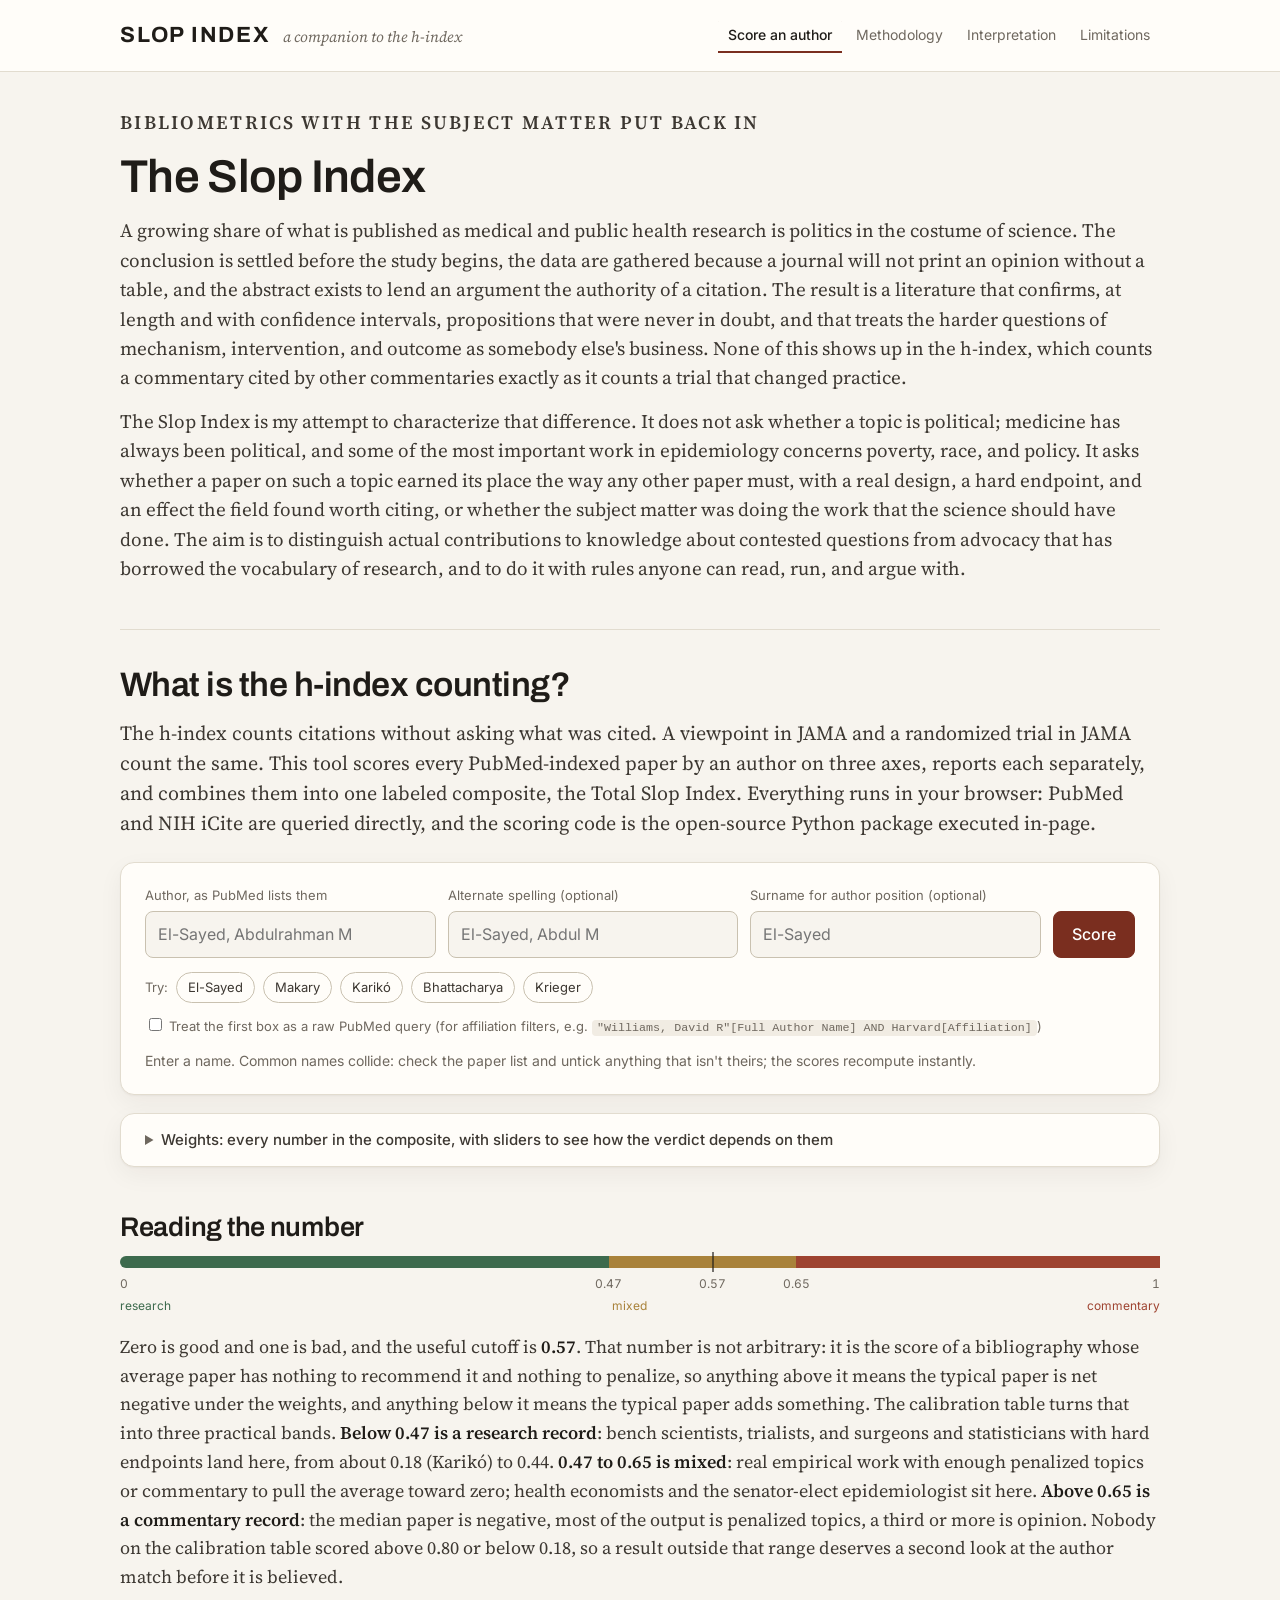
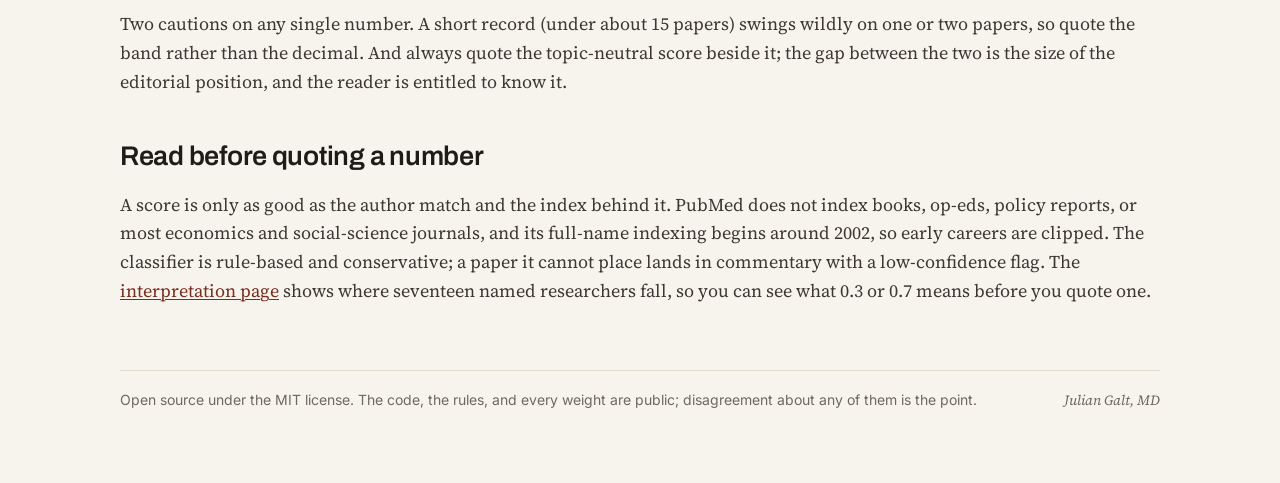
==== site/index.html @ 4702c074 "Site: Archivo for headings Co-Authored-By: Claude Fable 5.1 <noreply@anthropic.com> Claude-Session: " ====
<!doctype html>
<html lang="en">
<head>
<meta charset="utf-8">
<meta name="viewport" content="width=device-width, initial-scale=1">
<title>Slop Index</title>
<meta name="description" content="A companion to the h-index: how much of a researcher's PubMed bibliography is original empirical science, what it is about, and how much is commentary. Runs entirely in your browser.">
<link rel="preconnect" href="https://fonts.googleapis.com">
<link rel="preconnect" href="https://fonts.gstatic.com" crossorigin>
<link href="https://fonts.googleapis.com/css2?family=Archivo:wght@500;600;700&family=Inter:wght@400;500;600&family=Source+Serif+4:ital,opsz,wght@0,8..60,400;0,8..60,600;0,8..60,700;1,8..60,400&display=swap" rel="stylesheet">
<link rel="stylesheet" href="style.css">
</head>
<body>
<header class="site"><div class="wrap">
  <a class="brand" href="./"><span class="mark">Slop Index</span><small>a companion to the h-index</small></a>
  <nav><a class="current" href="./">Score an author</a><a href="methodology.html">Methodology</a><a href="interpretation.html">Interpretation</a><a href="limitations.html">Limitations</a></nav>
</div></header>
<main>
  <section class="intro">
    <p class="kicker">Bibliometrics with the subject matter put back in</p>
    <h1>The Slop Index</h1>
    <p>A growing share of what is published as medical and public health research is politics in the costume of science. The conclusion is settled before the study begins, the data are gathered because a journal will not print an opinion without a table, and the abstract exists to lend an argument the authority of a citation. The result is a literature that confirms, at length and with confidence intervals, propositions that were never in doubt, and that treats the harder questions of mechanism, intervention, and outcome as somebody else's business. None of this shows up in the h-index, which counts a commentary cited by other commentaries exactly as it counts a trial that changed practice.</p>
    <p>The Slop Index is my attempt to characterize that difference. It does not ask whether a topic is political; medicine has always been political, and some of the most important work in epidemiology concerns poverty, race, and policy. It asks whether a paper on such a topic earned its place the way any other paper must, with a real design, a hard endpoint, and an effect the field found worth citing, or whether the subject matter was doing the work that the science should have done. The aim is to distinguish actual contributions to knowledge about contested questions from advocacy that has borrowed the vocabulary of research, and to do it with rules anyone can read, run, and argue with.</p>
  </section>
  <h1 class="second">What is the h-index counting?</h1>
  <p class="lede">The h-index counts citations without asking what was cited. A viewpoint in JAMA and a randomized trial in JAMA count the same. This tool scores every PubMed-indexed paper by an author on three axes, reports each separately, and combines them into one labeled composite, the Total Slop Index. Everything runs in your browser: PubMed and NIH iCite are queried directly, and the scoring code is the open-source Python package executed in-page.</p>

  <div class="card">
    <div class="row">
      <div><label for="author">Author, as PubMed lists them</label><input id="author" type="text" placeholder="El-Sayed, Abdulrahman M" autocomplete="off"></div>
      <div><label for="variant">Alternate spelling (optional)</label><input id="variant" type="text" placeholder="El-Sayed, Abdul M"></div>
      <div><label for="surname">Surname for author position (optional)</label><input id="surname" type="text" placeholder="El-Sayed"></div>
      <div class="fixed"><button id="run">Score</button></div>
    </div>
    <div class="examples">Try: <button class="chip" data-author="El-Sayed, Abdulrahman M" data-variant="El-Sayed, Abdul M" data-surname="El-Sayed">El-Sayed</button><button class="chip" data-author="Makary, Martin A" data-surname="Makary">Makary</button><button class="chip" data-author="Karikó, Katalin" data-surname="Karikó">Karikó</button><button class="chip" data-author="Bhattacharya, Jay" data-surname="Bhattacharya">Bhattacharya</button><button class="chip" data-author="Krieger, Nancy" data-surname="Krieger">Krieger</button></div>
    <p class="note" style="margin:12px 0 0"><label style="display:inline"><input id="raw" type="checkbox"> Treat the first box as a raw PubMed query (for affiliation filters, e.g. <code>"Williams, David R"[Full Author Name] AND Harvard[Affiliation]</code>)</label></p>
    <div id="status" class="status">Enter a name. Common names collide: check the paper list and untick anything that isn't theirs; the scores recompute instantly.</div>
  </div>

  <section id="results" hidden>
    <div class="card">
      <div class="hero">
        <div>
          <div class="k">Total Slop Index</div>
          <div class="big" id="tsi">–</div>
          <span class="band" id="tsi-band"></span>
        </div>
        <div>
          <p class="verdict" id="verdict"></p>
          <div class="scale" id="hero-scale"></div>
        </div>
      </div>
    </div>
    <div id="stats" class="stats"></div>
    <p class="note" id="count"></p>
    <div class="row" style="margin:14px 0 4px"><div class="fixed"><button class="secondary" id="copycsv">Copy CSV</button></div><div class="fixed"><button class="secondary" id="dlcsv">Download CSV</button></div></div>
    <div class="tablewrap"><table id="papers">
      <thead><tr><th></th><th>Year</th><th>Role</th><th>Tier / design</th><th>Outcome</th><th>Exposure</th><th class="num">Cites</th><th class="num">RCR</th><th>Penalized</th><th class="num">Value</th><th>Paper</th></tr></thead>
      <tbody></tbody>
    </table></div>
    <p class="note">Tier A = original data, B = synthesis or modeling, C = commentary, U = no abstract in PubMed (held out). RCR is the NIH Relative Citation Ratio (1.0 = field average). Value is the per-paper substance score before normalization; see <a href="methodology.html">Methodology</a>.</p>
  </section>

  <details class="card"><summary>Weights: every number in the composite, with sliders to see how the verdict depends on them</summary>
    <div class="row" style="margin:14px 0 6px"><div class="fixed"><button class="secondary" id="defaults">Reset to defaults</button></div><div class="fixed"><button class="secondary" id="neutral">Topic-neutral preset (identity and SDOH penalties off)</button></div></div>
    <div id="weights" class="weights"></div>
    <p class="note">The topic-neutral preset is the honest companion to any score you quote: it shows how much of a number is the editorial position and how much is the methodology.</p>
  </details>

  <div class="prose">
  <h2>Reading the number</h2>
  <div class="scale">
    <div class="scale-bar"><span class="seg top" style="width:47%"></span><span class="seg mid" style="width:18%"></span><span class="seg low" style="width:35%"></span><i class="tick" style="left:57%" title="0.57: an average paper with nothing to recommend and nothing to penalize"></i></div>
    <div class="scale-labels"><span>0</span><span style="left:47%">0.47</span><span style="left:57%">0.57</span><span style="left:65%">0.65</span><span>1</span></div>
    <div class="scale-words"><span>research</span><span>mixed</span><span>commentary</span></div>
  </div>
  <p>Zero is good and one is bad, and the useful cutoff is <b>0.57</b>. That number is not arbitrary: it is the score of a bibliography whose average paper has nothing to recommend it and nothing to penalize, so anything above it means the typical paper is net negative under the weights, and anything below it means the typical paper adds something. The calibration table turns that into three practical bands. <b>Below 0.47 is a research record</b>: bench scientists, trialists, and surgeons and statisticians with hard endpoints land here, from about 0.18 (Karikó) to 0.44. <b>0.47 to 0.65 is mixed</b>: real empirical work with enough penalized topics or commentary to pull the average toward zero; health economists and the senator-elect epidemiologist sit here. <b>Above 0.65 is a commentary record</b>: the median paper is negative, most of the output is penalized topics, a third or more is opinion. Nobody on the calibration table scored above 0.80 or below 0.18, so a result outside that range deserves a second look at the author match before it is believed.</p>
  <p>Two cautions on any single number. A short record (under about 15 papers) swings wildly on one or two papers, so quote the band rather than the decimal. And always quote the topic-neutral score beside it; the gap between the two is the size of the editorial position, and the reader is entitled to know it.</p>

  <h2>Read before quoting a number</h2>
  <p>A score is only as good as the author match and the index behind it. PubMed does not index books, op-eds, policy reports, or most economics and social-science journals, and its full-name indexing begins around 2002, so early careers are clipped. The classifier is rule-based and conservative; a paper it cannot place lands in commentary with a low-confidence flag. The <a href="interpretation.html">interpretation page</a> shows where seventeen named researchers fall, so you can see what 0.3 or 0.7 means before you quote one.</p>
  </div>
  <footer><span>Open source under the MIT license. The code, the rules, and every weight are public; disagreement about any of them is the point.</span><span class="by">Julian Galt, MD</span></footer>
</main>
<script src="app.js"></script>
</body>
</html>
---- site/style.css ----
:root {
  --bg: #f7f4ee;
  --surface: #fffdf9;
  --surface-2: #f1ece3;
  --ink: #1f1c18;
  --ink-2: #3d3832;
  --muted: #6f685f;
  --line: #e2dccf;
  --line-strong: #c9c1b0;
  --accent: #7a2e1f;
  --accent-ink: #ffffff;
  --research: #3d6a4d;
  --research-bg: #e3ece4;
  --mixed: #a9823a;
  --mixed-bg: #f2e8d2;
  --commentary: #9e4330;
  --commentary-bg: #f3dfd8;
  --good: var(--research);
  --bad: var(--commentary);
  --band-top: var(--research-bg);
  --band-mid: var(--mixed-bg);
  --band-low: var(--commentary-bg);
  --shadow: 0 1px 2px rgba(31, 28, 24, .04), 0 8px 24px rgba(31, 28, 24, .05);
  --mono: ui-monospace, "SF Mono", Menlo, Consolas, monospace;
  --serif: "Source Serif 4", "Iowan Old Style", Georgia, "Times New Roman", serif;
  --sans: "Inter", system-ui, -apple-system, "Segoe UI", sans-serif;
  --display: "Archivo", "Inter", system-ui, Arial, sans-serif;
}
@media (prefers-color-scheme: dark) {
  :root:not([data-theme="light"]) {
    --bg: #161411; --surface: #1e1b17; --surface-2: #262219; --ink: #ede7db; --ink-2: #d2cbbd; --muted: #a39b8d;
    --line: #332e26; --line-strong: #4a4337; --accent: #d9735c; --accent-ink: #161411;
    --research: #8dc39b; --research-bg: #1f2b22; --mixed: #d6b062; --mixed-bg: #2f291a; --commentary: #e08d78; --commentary-bg: #35211c;
    --shadow: 0 1px 2px rgba(0,0,0,.3), 0 8px 24px rgba(0,0,0,.25);
  }
}
:root[data-theme="dark"] {
  --bg: #161411; --surface: #1e1b17; --surface-2: #262219; --ink: #ede7db; --ink-2: #d2cbbd; --muted: #a39b8d;
  --line: #332e26; --line-strong: #4a4337; --accent: #d9735c; --accent-ink: #161411;
  --research: #8dc39b; --research-bg: #1f2b22; --mixed: #d6b062; --mixed-bg: #2f291a; --commentary: #e08d78; --commentary-bg: #35211c;
  --shadow: 0 1px 2px rgba(0,0,0,.3), 0 8px 24px rgba(0,0,0,.25);
}

* { box-sizing: border-box; }
html { -webkit-text-size-adjust: 100%; scroll-behavior: smooth; }
body { margin: 0; background: var(--bg); color: var(--ink); font-family: var(--sans); font-size: 16px; line-height: 1.6; -webkit-font-smoothing: antialiased; }
a { color: var(--accent); text-decoration-thickness: 1px; text-underline-offset: 2px; }
a:hover { text-decoration-thickness: 2px; }
b, strong { font-weight: 600; }
code { font-family: var(--mono); font-size: .9em; background: var(--surface-2); padding: 1px 5px; border-radius: 4px; }

/* ---------- masthead ---------- */
header.site { border-bottom: 1px solid var(--line); background: var(--surface); }
header.site .wrap { max-width: 1080px; margin: 0 auto; display: flex; align-items: center; justify-content: space-between; gap: 16px; flex-wrap: wrap; padding: 18px 20px; }
header.site .brand { display: flex; align-items: baseline; gap: 12px; color: var(--ink); text-decoration: none; }
header.site .brand .mark { font-family: var(--display); font-weight: 700; font-size: 22px; letter-spacing: .08em; text-transform: uppercase; }
header.site .brand small { color: var(--muted); font-family: var(--serif); font-style: italic; font-size: 15px; }
header.site nav { display: flex; gap: 4px; flex-wrap: wrap; }
header.site nav a { padding: 6px 10px; font-size: 14px; color: var(--muted); text-decoration: none; border-radius: 6px; }
header.site nav a:hover { color: var(--ink); background: var(--surface-2); }
header.site nav a.current { color: var(--ink); font-weight: 500; box-shadow: inset 0 -2px 0 var(--accent); border-radius: 6px 6px 0 0; }

/* ---------- layout and type ---------- */
main { max-width: 1080px; margin: 0 auto; padding: 36px 20px 72px; }
h1 { font-family: var(--display); font-weight: 600; font-size: clamp(32px, 4.5vw, 46px); line-height: 1.1; margin: 8px 0 14px; letter-spacing: -0.015em; }
h2 { font-family: var(--display); font-weight: 600; font-size: 27px; line-height: 1.2; margin: 44px 0 12px; letter-spacing: -0.01em; }
h3 { font-family: var(--display); font-weight: 600; font-size: 20px; margin: 28px 0 8px; }
p, li { max-width: none; }
.lede { font-family: var(--serif); font-size: 20px; line-height: 1.5; color: var(--ink-2); margin: 0 0 24px; }
.kicker { font-size: 12px; font-weight: 600; letter-spacing: .12em; text-transform: uppercase; color: var(--accent); margin: 0 0 6px; }
.prose p { font-family: var(--serif); font-size: 18px; line-height: 1.6; color: var(--ink-2); }
.prose p b { color: var(--ink); }
.prose .note, .prose .note p { font-family: var(--sans); font-size: 14px; }
.formula { font-family: var(--mono); font-size: 14px; background: var(--surface); border: 1px solid var(--line); padding: 12px 16px; border-radius: 8px; display: inline-block; margin: 8px 0 12px; }
.note { font-size: 14px; color: var(--muted); }
.pos { color: var(--good); } .neg { color: var(--bad); }
footer { color: var(--muted); font-size: 14px; border-top: 1px solid var(--line); margin-top: 64px; padding-top: 18px; display: flex; justify-content: space-between; gap: 16px; flex-wrap: wrap; }
footer .by { font-family: var(--serif); font-style: italic; }

/* ---------- cards, forms ---------- */
.card { background: var(--surface); border: 1px solid var(--line); border-radius: 14px; padding: 22px 24px; margin: 18px 0; box-shadow: var(--shadow); }
.row { display: flex; gap: 12px; flex-wrap: wrap; align-items: flex-end; }
.row > div { flex: 1 1 220px; }
.row > div.fixed { flex: 0 0 auto; }
label { font-size: 13px; color: var(--muted); display: block; margin-bottom: 5px; }
input[type=text] { font: inherit; width: 100%; padding: 10px 12px; border: 1px solid var(--line-strong); border-radius: 8px; background: var(--bg); color: var(--ink); }
input[type=text]:focus { outline: 2px solid var(--accent); outline-offset: 1px; border-color: transparent; }
button { font: inherit; font-weight: 500; padding: 10px 18px; border-radius: 8px; border: 1px solid var(--accent); background: var(--accent); color: var(--accent-ink); cursor: pointer; }
button:hover { filter: brightness(1.08); }
button.secondary { background: transparent; color: var(--ink); border-color: var(--line-strong); font-weight: 400; }
button.secondary:hover { background: var(--surface-2); filter: none; }
button:disabled { opacity: .55; cursor: default; }
.status { font-size: 14px; color: var(--muted); min-height: 20px; margin-top: 12px; }
.status.busy::before { content: ""; display: inline-block; width: 10px; height: 10px; border: 2px solid var(--line-strong); border-top-color: var(--accent); border-radius: 50%; margin-right: 8px; vertical-align: -1px; animation: spin .8s linear infinite; }
@keyframes spin { to { transform: rotate(360deg); } }
.examples { display: flex; gap: 8px; flex-wrap: wrap; align-items: center; margin-top: 14px; font-size: 13px; color: var(--muted); }
.chip { font: inherit; font-size: 13px; padding: 4px 11px; border-radius: 999px; border: 1px solid var(--line-strong); background: var(--surface); color: var(--ink-2); cursor: pointer; }
.chip:hover { border-color: var(--accent); color: var(--accent); background: var(--surface); filter: none; }
details.card { padding: 14px 24px; }
details.card[open] { padding-bottom: 22px; }
summary { cursor: pointer; color: var(--ink-2); font-weight: 500; font-size: 15px; }
summary::marker { color: var(--muted); }
.weights { display: grid; grid-template-columns: repeat(auto-fill, minmax(230px, 1fr)); gap: 10px 22px; margin-top: 12px; }
.weights label { display: flex; justify-content: space-between; color: var(--ink); font-size: 13px; }
.weights label b { font-variant-numeric: tabular-nums; color: var(--accent); }
.weights input[type=range] { width: 100%; accent-color: var(--accent); }

/* ---------- result ---------- */
.hero { display: grid; grid-template-columns: minmax(0, 300px) 1fr; gap: 28px; align-items: center; }
.hero .big { font-family: var(--serif); font-weight: 600; font-size: 84px; line-height: 1; letter-spacing: -0.03em; font-variant-numeric: tabular-nums; }
.hero .k { font-size: 12px; font-weight: 600; letter-spacing: .12em; text-transform: uppercase; color: var(--muted); margin-bottom: 8px; }
.hero .band { display: inline-block; margin-top: 10px; font-size: 14px; font-weight: 500; padding: 4px 10px; border-radius: 6px; }
.hero .verdict { font-family: var(--serif); font-size: 18px; line-height: 1.5; color: var(--ink-2); margin: 0; }
.hero .verdict b { color: var(--ink); }
.hero .scale { margin-top: 16px; max-width: none; }
.stats { display: grid; grid-template-columns: repeat(auto-fit, minmax(150px, 1fr)); gap: 10px; margin: 18px 0 6px; }
@media (min-width: 900px) { .stats { grid-template-columns: repeat(5, 1fr); } }
.stat { background: var(--surface); border: 1px solid var(--line); border-radius: 10px; padding: 12px 14px; }
.stat .k { font-size: 12px; color: var(--muted); line-height: 1.3; }
.stat .v { font-size: 26px; font-family: var(--serif); font-weight: 600; line-height: 1.2; margin-top: 4px; font-variant-numeric: tabular-nums; }
.band.top, .hero .band.top { background: var(--band-top); color: var(--research); }
.band.mid, .hero .band.mid { background: var(--band-mid); color: var(--mixed); }
.band.low, .hero .band.low { background: var(--band-low); color: var(--commentary); }
.band { padding: 2px 7px; border-radius: 4px; font-size: 12px; font-weight: 500; }

/* ---------- scale ---------- */
.scale { margin: 12px 0 6px; position: relative; }
.scale-bar { position: relative; display: flex; height: 12px; border-radius: 6px; overflow: visible; }
.scale-bar .seg { height: 100%; }
.scale-bar .seg:first-child { border-radius: 6px 0 0 6px; } .scale-bar .seg:last-child { border-radius: 0 6px 6px 0; }
.scale-bar .seg.top { background: var(--research); } .scale-bar .seg.mid { background: var(--mixed); } .scale-bar .seg.low { background: var(--commentary); }
.scale-bar .tick { position: absolute; top: -4px; bottom: -4px; width: 2px; background: var(--ink); opacity: .6; transform: translateX(-50%); }
.scale-bar .marker { position: absolute; top: -9px; width: 0; height: 0; transform: translateX(-50%); border-left: 9px solid transparent; border-right: 9px solid transparent; border-top: 12px solid var(--ink); }
.scale-bar .marker::after { content: ""; position: absolute; left: -9px; top: -12px; width: 18px; height: 12px; }
.scale-labels { position: relative; height: 20px; font-size: 12px; color: var(--muted); font-variant-numeric: tabular-nums; margin-top: 6px; }
.scale-labels span { position: absolute; top: 0; transform: translateX(-50%); }
.scale-labels span:first-child { transform: none; left: 0; } .scale-labels span:last-child { transform: none; right: 0; }
.scale-words { display: flex; justify-content: space-between; font-size: 12px; margin-top: 2px; }
.scale-words span:nth-child(1) { color: var(--research); } .scale-words span:nth-child(2) { color: var(--mixed); } .scale-words span:nth-child(3) { color: var(--commentary); }

/* ---------- tables ---------- */
.tablewrap { overflow-x: auto; border: 1px solid var(--line); border-radius: 12px; background: var(--surface); box-shadow: var(--shadow); margin: 14px 0; }
table { border-collapse: collapse; width: 100%; font-size: 13.5px; }
th, td { text-align: left; padding: 9px 11px; border-bottom: 1px solid var(--line); vertical-align: top; }
tbody tr:last-child td { border-bottom: 0; }
tbody tr:nth-child(even) td { background: color-mix(in srgb, var(--surface-2) 45%, transparent); }
th { font-weight: 600; color: var(--muted); font-size: 11.5px; text-transform: uppercase; letter-spacing: .06em; position: sticky; top: 0; background: var(--surface); z-index: 1; }
td.num, th.num { text-align: right; font-variant-numeric: tabular-nums; }
tr.band-top td:first-child { box-shadow: inset 4px 0 0 var(--research); }
tr.band-mid td:first-child { box-shadow: inset 4px 0 0 var(--mixed); }
tr.band-low td:first-child { box-shadow: inset 4px 0 0 var(--commentary); }
tr.excluded td { opacity: .45; }
#papers td:last-child { min-width: 320px; }
#papers td:last-child a { color: var(--ink); }
#papers .note { margin-top: 2px; font-size: 12px; }
.pill { display: inline-block; font-size: 11px; font-weight: 600; padding: 1px 7px; border-radius: 999px; border: 1px solid var(--line-strong); color: var(--muted); margin-right: 6px; vertical-align: 1px; }
.pill.A { border-color: var(--research); color: var(--research); background: var(--research-bg); }
.pill.B { border-color: var(--mixed); color: var(--mixed); background: var(--mixed-bg); }
.pill.C { border-color: var(--commentary); color: var(--commentary); background: var(--commentary-bg); }
input[type=checkbox] { accent-color: var(--accent); }

/* ---------- interpretation legend ---------- */
.legend { display: grid; grid-template-columns: repeat(auto-fit, minmax(220px, 1fr)); gap: 12px; margin: 18px 0; }
.legend .box { border-radius: 12px; padding: 14px 16px; border: 1px solid var(--line); }
.legend .box.top { background: var(--research-bg); } .legend .box.mid { background: var(--mixed-bg); } .legend .box.low { background: var(--commentary-bg); }
.legend .box .t { font-family: var(--display); font-weight: 600; font-size: 18px; }
.legend .box.top .t { color: var(--research); } .legend .box.mid .t { color: var(--mixed); } .legend .box.low .t { color: var(--commentary); }
.legend .box .r { font-size: 12px; font-weight: 600; letter-spacing: .08em; text-transform: uppercase; color: var(--muted); }
.legend .box p { font-size: 14px; margin: 6px 0 0; font-family: var(--sans); color: var(--ink-2); }

@media (max-width: 720px) {
  main { padding: 24px 16px 56px; }
  header.site .wrap { padding: 14px 16px; }
  .hero { grid-template-columns: 1fr; gap: 16px; }
  .hero .big { font-size: 64px; }
  .card { padding: 18px 16px; border-radius: 12px; }
  .lede { font-size: 18px; }
  .prose p { font-size: 17px; }
}
#cmp td:nth-child(3), #cmp td:nth-child(8) { white-space: nowrap; }
#cmp td:first-child { min-width: 220px; }
.intro { margin: 0 0 36px; padding-bottom: 32px; border-bottom: 1px solid var(--line); }
.intro h1 { margin-top: 0; }
.intro p { font-family: var(--serif); font-size: 19px; line-height: 1.55; color: var(--ink-2); margin: 0 0 14px; }
h1.second { font-size: clamp(26px, 3.5vw, 34px); margin-top: 0; }
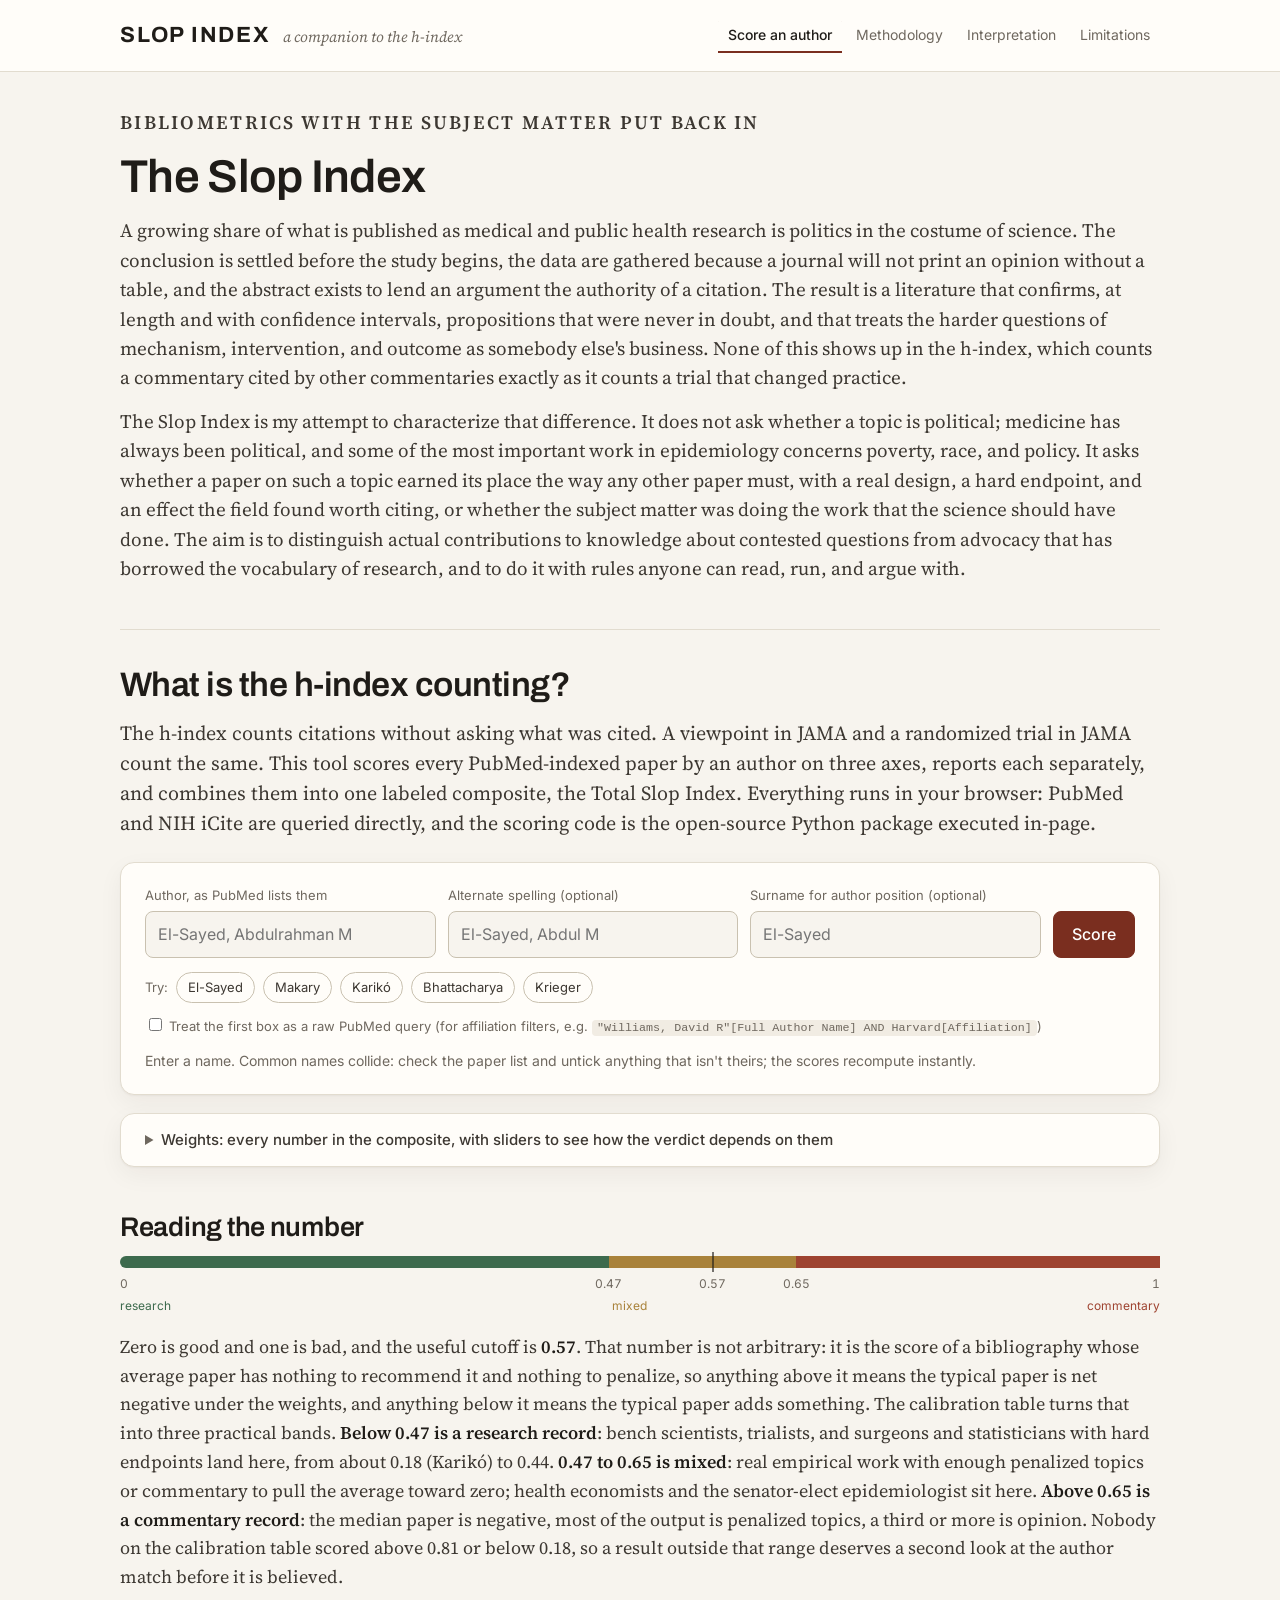
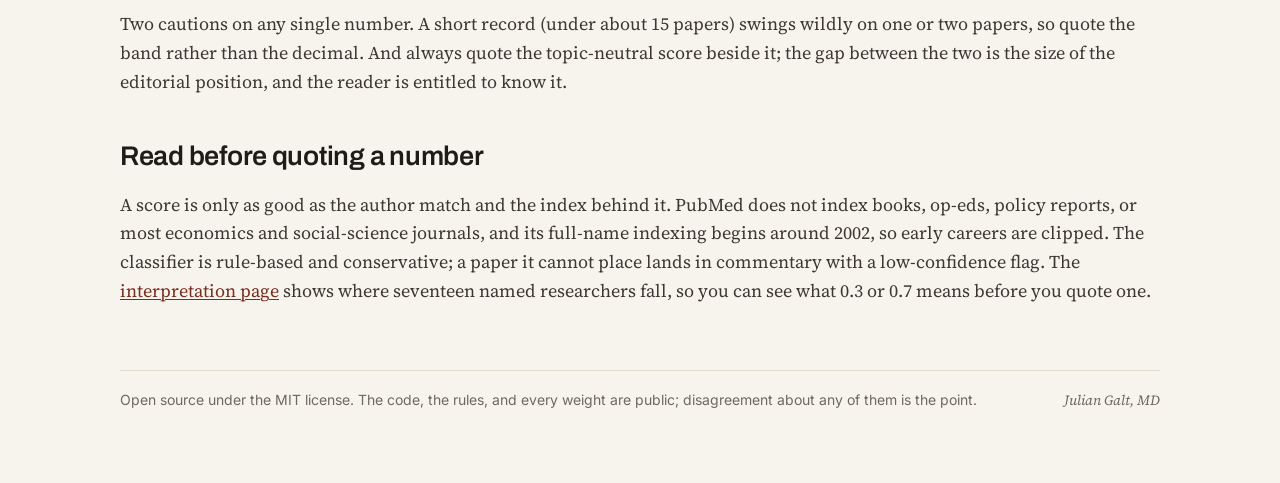
==== commit e4ca67fa: "Nine agenda-topic buckets, a qualitative design tier, recalibration New penalized buckets (same -5 a" ====
--- a/site/index.html
+++ b/site/index.html
@@ -62,7 +62,7 @@
   </section>
 
   <details class="card"><summary>Weights: every number in the composite, with sliders to see how the verdict depends on them</summary>
-    <div class="row" style="margin:14px 0 6px"><div class="fixed"><button class="secondary" id="defaults">Reset to defaults</button></div><div class="fixed"><button class="secondary" id="neutral">Topic-neutral preset (identity and SDOH penalties off)</button></div></div>
+    <div class="row" style="margin:14px 0 6px"><div class="fixed"><button class="secondary" id="defaults">Reset to defaults</button></div><div class="fixed"><button class="secondary" id="neutral">Topic-neutral preset (all topic penalties off)</button></div></div>
     <div id="weights" class="weights"></div>
     <p class="note">The topic-neutral preset is the honest companion to any score you quote: it shows how much of a number is the editorial position and how much is the methodology.</p>
   </details>
@@ -74,7 +74,7 @@
     <div class="scale-labels"><span>0</span><span style="left:47%">0.47</span><span style="left:57%">0.57</span><span style="left:65%">0.65</span><span>1</span></div>
     <div class="scale-words"><span>research</span><span>mixed</span><span>commentary</span></div>
   </div>
-  <p>Zero is good and one is bad, and the useful cutoff is <b>0.57</b>. That number is not arbitrary: it is the score of a bibliography whose average paper has nothing to recommend it and nothing to penalize, so anything above it means the typical paper is net negative under the weights, and anything below it means the typical paper adds something. The calibration table turns that into three practical bands. <b>Below 0.47 is a research record</b>: bench scientists, trialists, and surgeons and statisticians with hard endpoints land here, from about 0.18 (Karikó) to 0.44. <b>0.47 to 0.65 is mixed</b>: real empirical work with enough penalized topics or commentary to pull the average toward zero; health economists and the senator-elect epidemiologist sit here. <b>Above 0.65 is a commentary record</b>: the median paper is negative, most of the output is penalized topics, a third or more is opinion. Nobody on the calibration table scored above 0.80 or below 0.18, so a result outside that range deserves a second look at the author match before it is believed.</p>
+  <p>Zero is good and one is bad, and the useful cutoff is <b>0.57</b>. That number is not arbitrary: it is the score of a bibliography whose average paper has nothing to recommend it and nothing to penalize, so anything above it means the typical paper is net negative under the weights, and anything below it means the typical paper adds something. The calibration table turns that into three practical bands. <b>Below 0.47 is a research record</b>: bench scientists, trialists, and surgeons and statisticians with hard endpoints land here, from about 0.18 (Karikó) to 0.44. <b>0.47 to 0.65 is mixed</b>: real empirical work with enough penalized topics or commentary to pull the average toward zero; health economists and the senator-elect epidemiologist sit here. <b>Above 0.65 is a commentary record</b>: the median paper is negative, most of the output is penalized topics, a third or more is opinion. Nobody on the calibration table scored above 0.81 or below 0.18, so a result outside that range deserves a second look at the author match before it is believed.</p>
   <p>Two cautions on any single number. A short record (under about 15 papers) swings wildly on one or two papers, so quote the band rather than the decimal. And always quote the topic-neutral score beside it; the gap between the two is the size of the editorial position, and the reader is entitled to know it.</p>
 
   <h2>Read before quoting a number</h2>
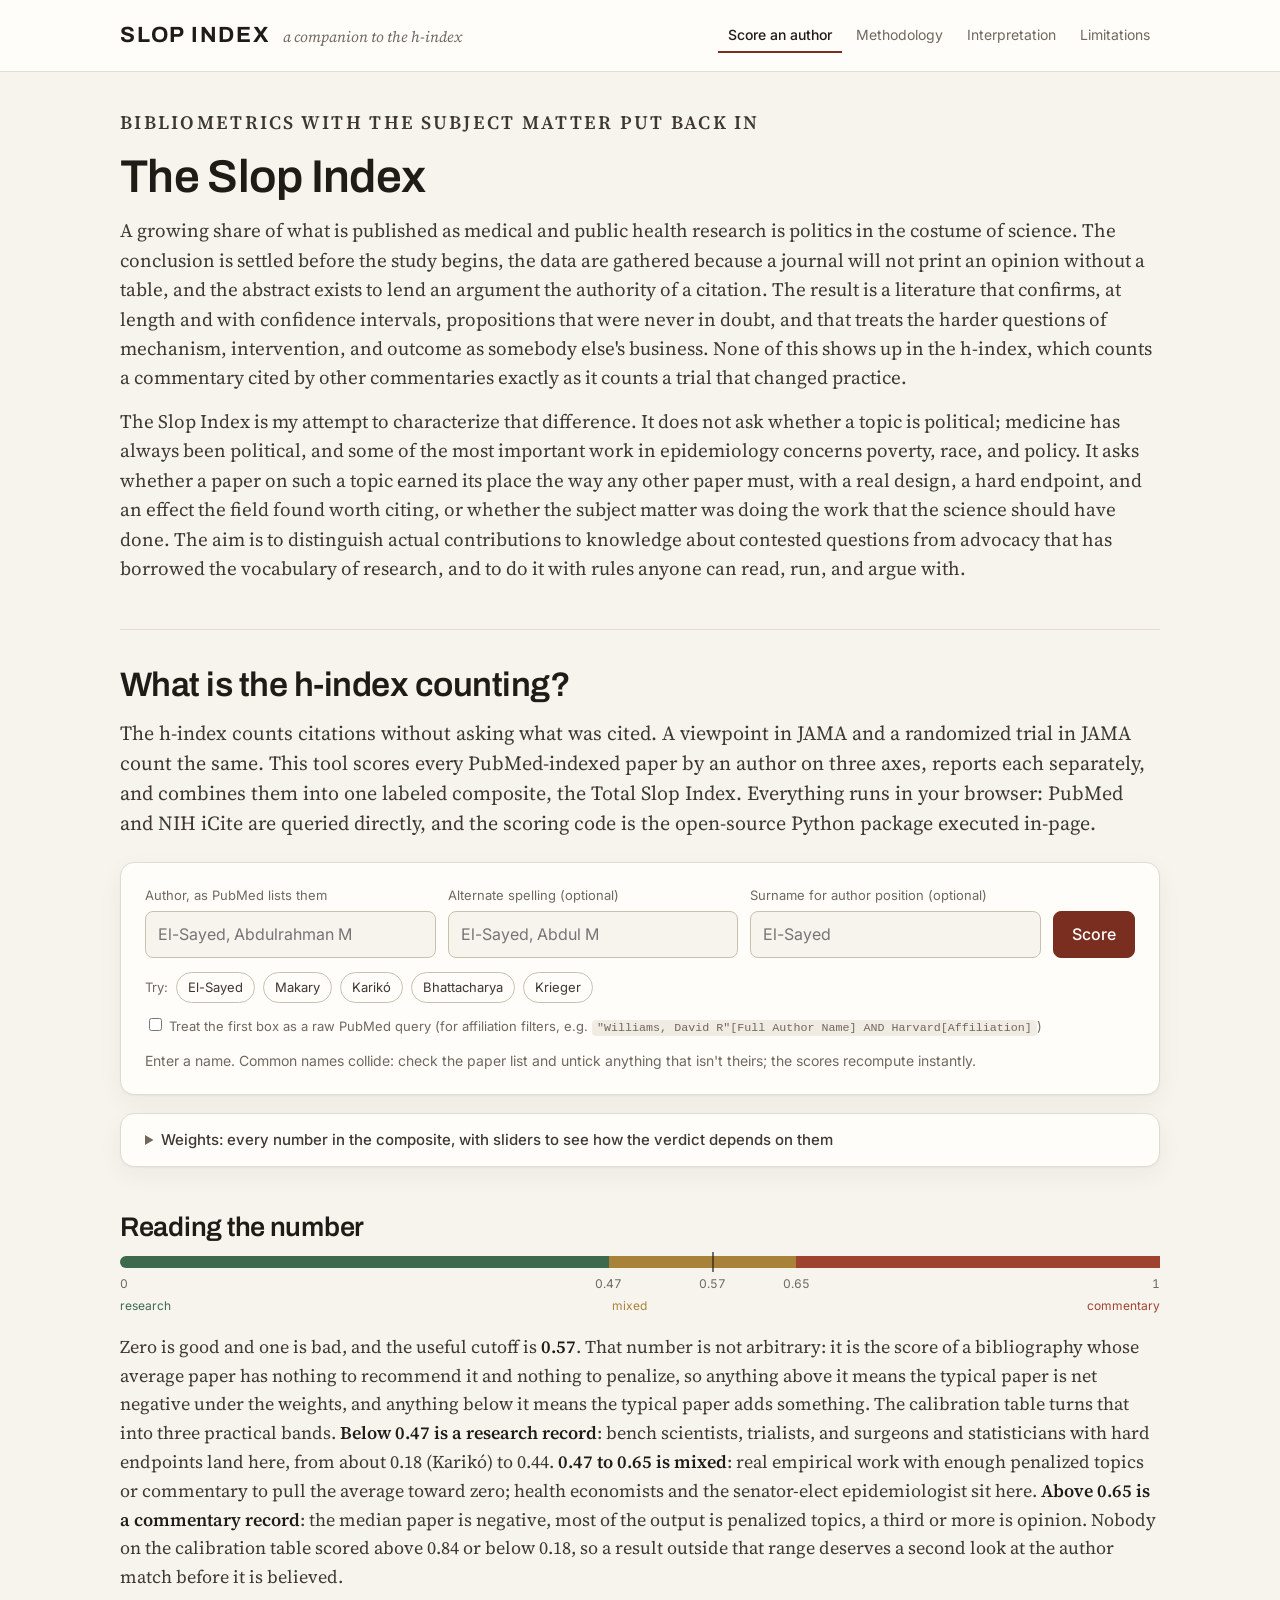
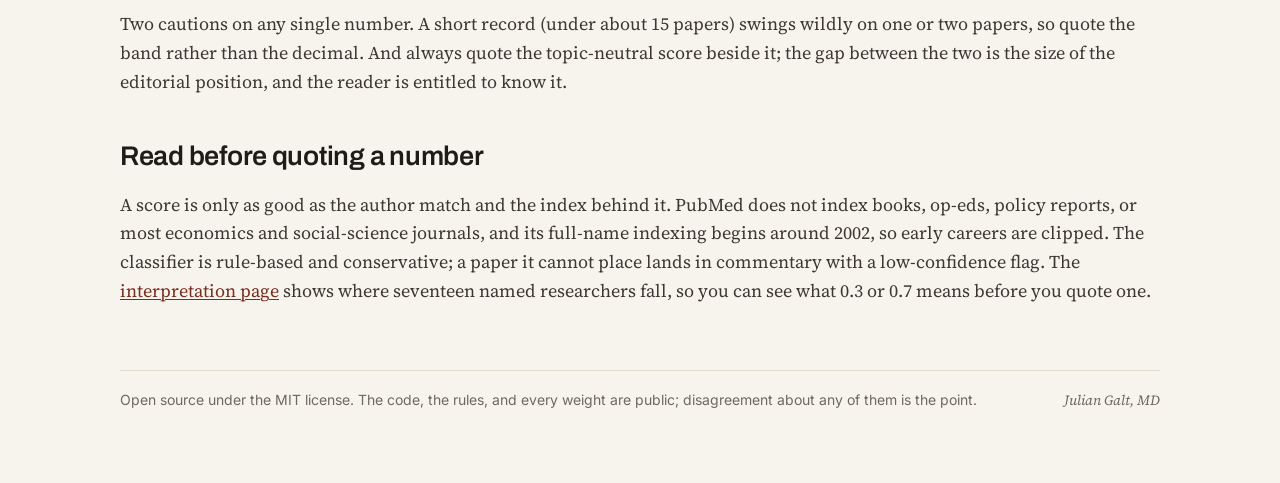
==== commit 21f211cd: "Qualitative and participatory designs are the floor of the scale Design base -6 plus an unrescuable " ====
--- a/site/index.html
+++ b/site/index.html
@@ -74,7 +74,7 @@
     <div class="scale-labels"><span>0</span><span style="left:47%">0.47</span><span style="left:57%">0.57</span><span style="left:65%">0.65</span><span>1</span></div>
     <div class="scale-words"><span>research</span><span>mixed</span><span>commentary</span></div>
   </div>
-  <p>Zero is good and one is bad, and the useful cutoff is <b>0.57</b>. That number is not arbitrary: it is the score of a bibliography whose average paper has nothing to recommend it and nothing to penalize, so anything above it means the typical paper is net negative under the weights, and anything below it means the typical paper adds something. The calibration table turns that into three practical bands. <b>Below 0.47 is a research record</b>: bench scientists, trialists, and surgeons and statisticians with hard endpoints land here, from about 0.18 (Karikó) to 0.44. <b>0.47 to 0.65 is mixed</b>: real empirical work with enough penalized topics or commentary to pull the average toward zero; health economists and the senator-elect epidemiologist sit here. <b>Above 0.65 is a commentary record</b>: the median paper is negative, most of the output is penalized topics, a third or more is opinion. Nobody on the calibration table scored above 0.81 or below 0.18, so a result outside that range deserves a second look at the author match before it is believed.</p>
+  <p>Zero is good and one is bad, and the useful cutoff is <b>0.57</b>. That number is not arbitrary: it is the score of a bibliography whose average paper has nothing to recommend it and nothing to penalize, so anything above it means the typical paper is net negative under the weights, and anything below it means the typical paper adds something. The calibration table turns that into three practical bands. <b>Below 0.47 is a research record</b>: bench scientists, trialists, and surgeons and statisticians with hard endpoints land here, from about 0.18 (Karikó) to 0.44. <b>0.47 to 0.65 is mixed</b>: real empirical work with enough penalized topics or commentary to pull the average toward zero; health economists and the senator-elect epidemiologist sit here. <b>Above 0.65 is a commentary record</b>: the median paper is negative, most of the output is penalized topics, a third or more is opinion. Nobody on the calibration table scored above 0.84 or below 0.18, so a result outside that range deserves a second look at the author match before it is believed.</p>
   <p>Two cautions on any single number. A short record (under about 15 papers) swings wildly on one or two papers, so quote the band rather than the decimal. And always quote the topic-neutral score beside it; the gap between the two is the size of the editorial position, and the reader is entitled to know it.</p>
 
   <h2>Read before quoting a number</h2>
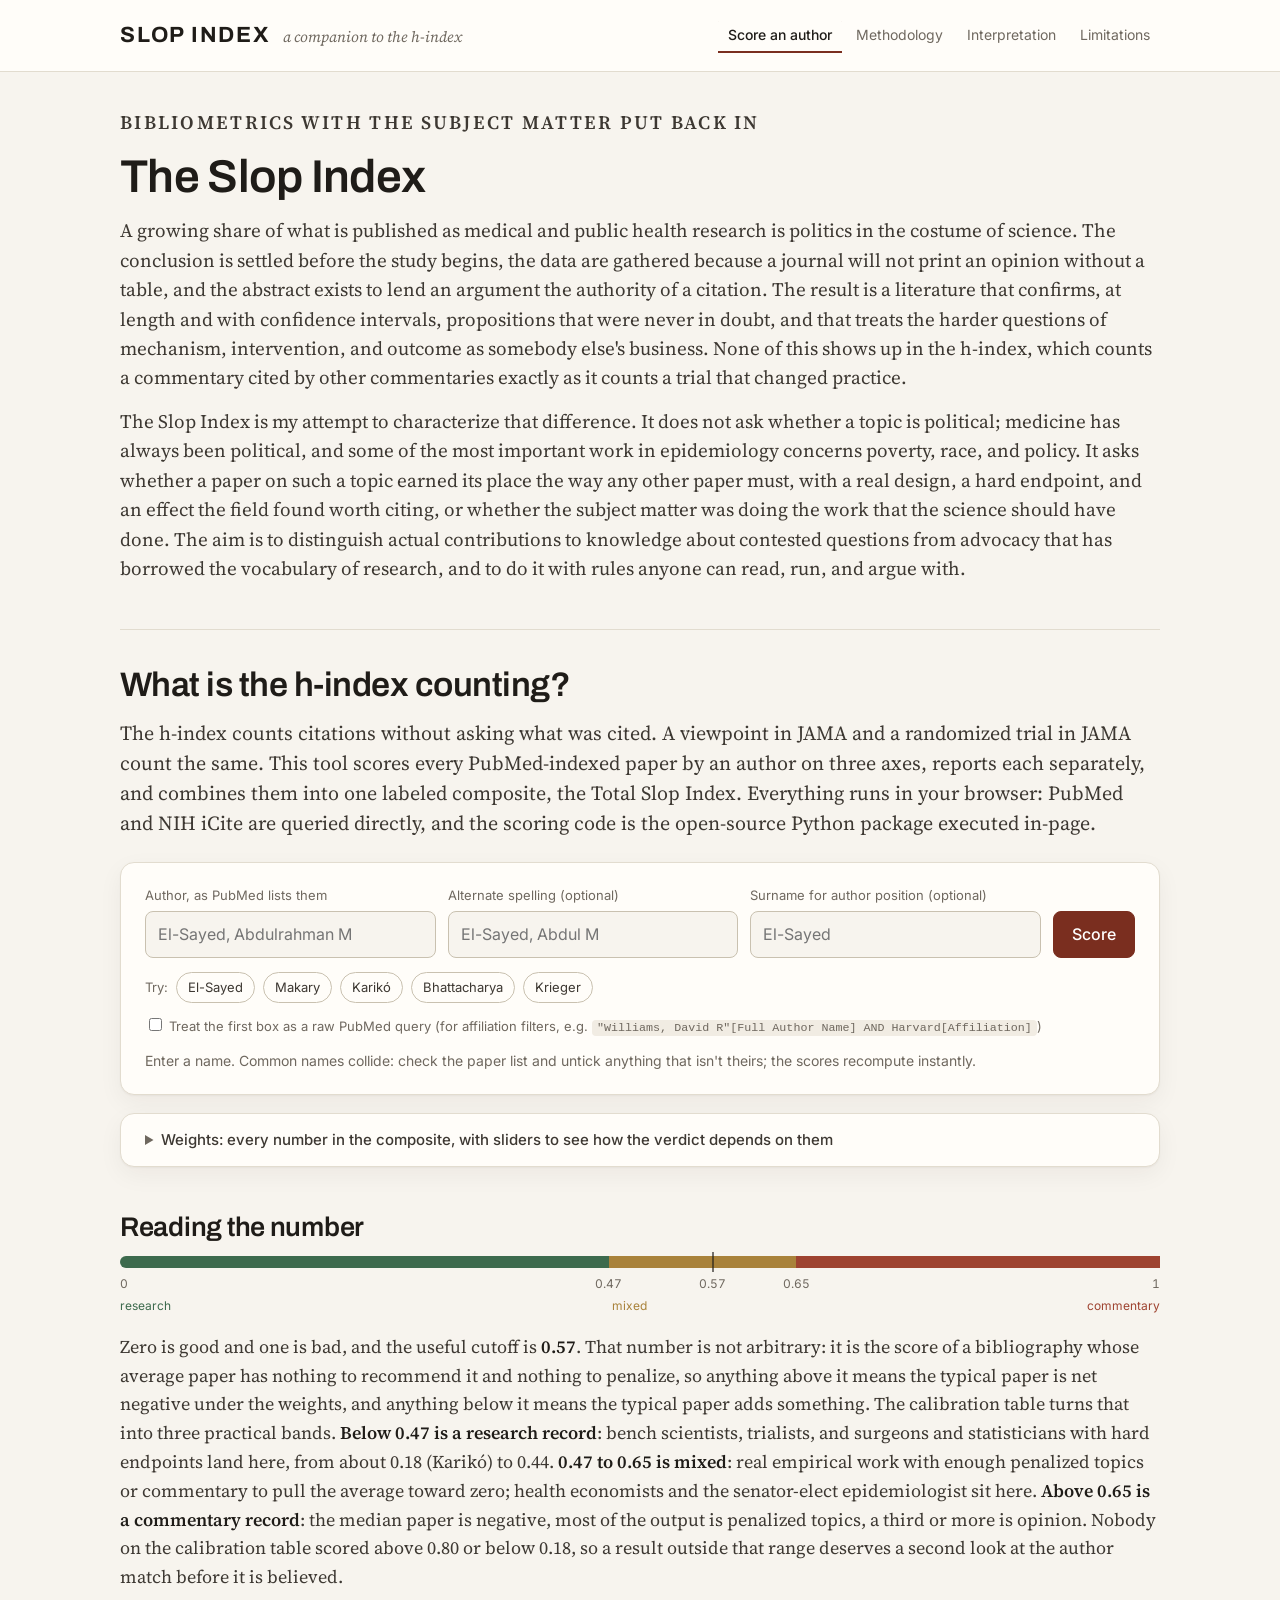
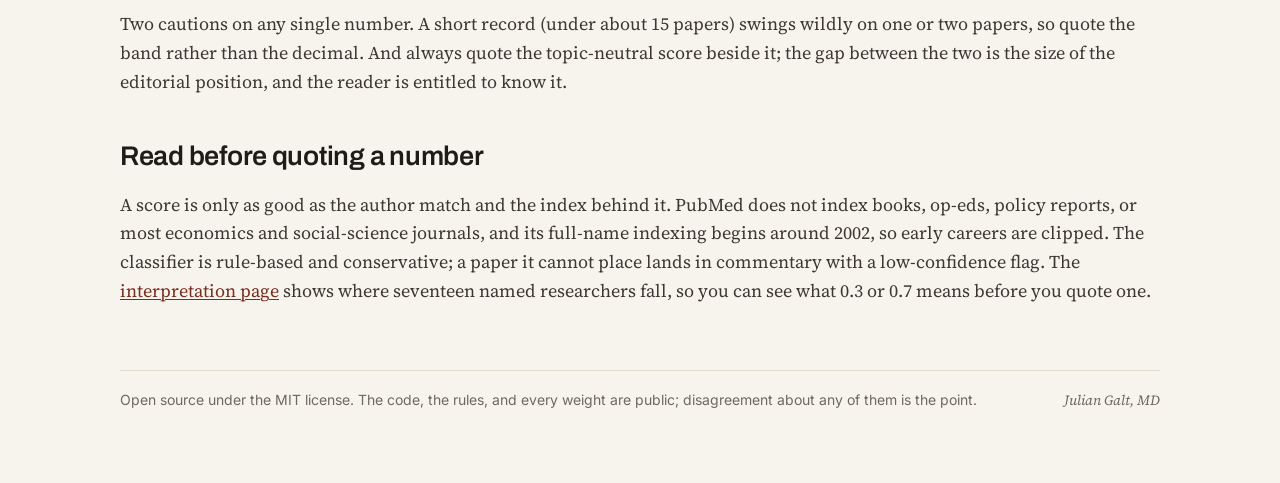
==== commit 71d8eb97: "Site: say highly politicized topics and political agenda Co-Authored-By: Claude Fable 5.1 <noreply@a" ====
--- a/site/index.html
+++ b/site/index.html
@@ -62,7 +62,7 @@
   </section>
 
   <details class="card"><summary>Weights: every number in the composite, with sliders to see how the verdict depends on them</summary>
-    <div class="row" style="margin:14px 0 6px"><div class="fixed"><button class="secondary" id="defaults">Reset to defaults</button></div><div class="fixed"><button class="secondary" id="neutral">Topic-neutral preset (all topic penalties off)</button></div></div>
+    <div class="row" style="margin:14px 0 6px"><div class="fixed"><button class="secondary" id="defaults">Reset to defaults</button></div><div class="fixed"><button class="secondary" id="neutral">Topic-neutral preset (identity and SDOH penalties off)</button></div></div>
     <div id="weights" class="weights"></div>
     <p class="note">The topic-neutral preset is the honest companion to any score you quote: it shows how much of a number is the editorial position and how much is the methodology.</p>
   </details>
@@ -74,7 +74,7 @@
     <div class="scale-labels"><span>0</span><span style="left:47%">0.47</span><span style="left:57%">0.57</span><span style="left:65%">0.65</span><span>1</span></div>
     <div class="scale-words"><span>research</span><span>mixed</span><span>commentary</span></div>
   </div>
-  <p>Zero is good and one is bad, and the useful cutoff is <b>0.57</b>. That number is not arbitrary: it is the score of a bibliography whose average paper has nothing to recommend it and nothing to penalize, so anything above it means the typical paper is net negative under the weights, and anything below it means the typical paper adds something. The calibration table turns that into three practical bands. <b>Below 0.47 is a research record</b>: bench scientists, trialists, and surgeons and statisticians with hard endpoints land here, from about 0.18 (Karikó) to 0.44. <b>0.47 to 0.65 is mixed</b>: real empirical work with enough penalized topics or commentary to pull the average toward zero; health economists and the senator-elect epidemiologist sit here. <b>Above 0.65 is a commentary record</b>: the median paper is negative, most of the output is penalized topics, a third or more is opinion. Nobody on the calibration table scored above 0.84 or below 0.18, so a result outside that range deserves a second look at the author match before it is believed.</p>
+  <p>Zero is good and one is bad, and the useful cutoff is <b>0.57</b>. That number is not arbitrary: it is the score of a bibliography whose average paper has nothing to recommend it and nothing to penalize, so anything above it means the typical paper is net negative under the weights, and anything below it means the typical paper adds something. The calibration table turns that into three practical bands. <b>Below 0.47 is a research record</b>: bench scientists, trialists, and surgeons and statisticians with hard endpoints land here, from about 0.18 (Karikó) to 0.44. <b>0.47 to 0.65 is mixed</b>: real empirical work with enough penalized topics or commentary to pull the average toward zero; health economists and the senator-elect epidemiologist sit here. <b>Above 0.65 is a commentary record</b>: the median paper is negative, most of the output is penalized topics, a third or more is opinion. Nobody on the calibration table scored above 0.80 or below 0.18, so a result outside that range deserves a second look at the author match before it is believed.</p>
   <p>Two cautions on any single number. A short record (under about 15 papers) swings wildly on one or two papers, so quote the band rather than the decimal. And always quote the topic-neutral score beside it; the gap between the two is the size of the editorial position, and the reader is entitled to know it.</p>
 
   <h2>Read before quoting a number</h2>
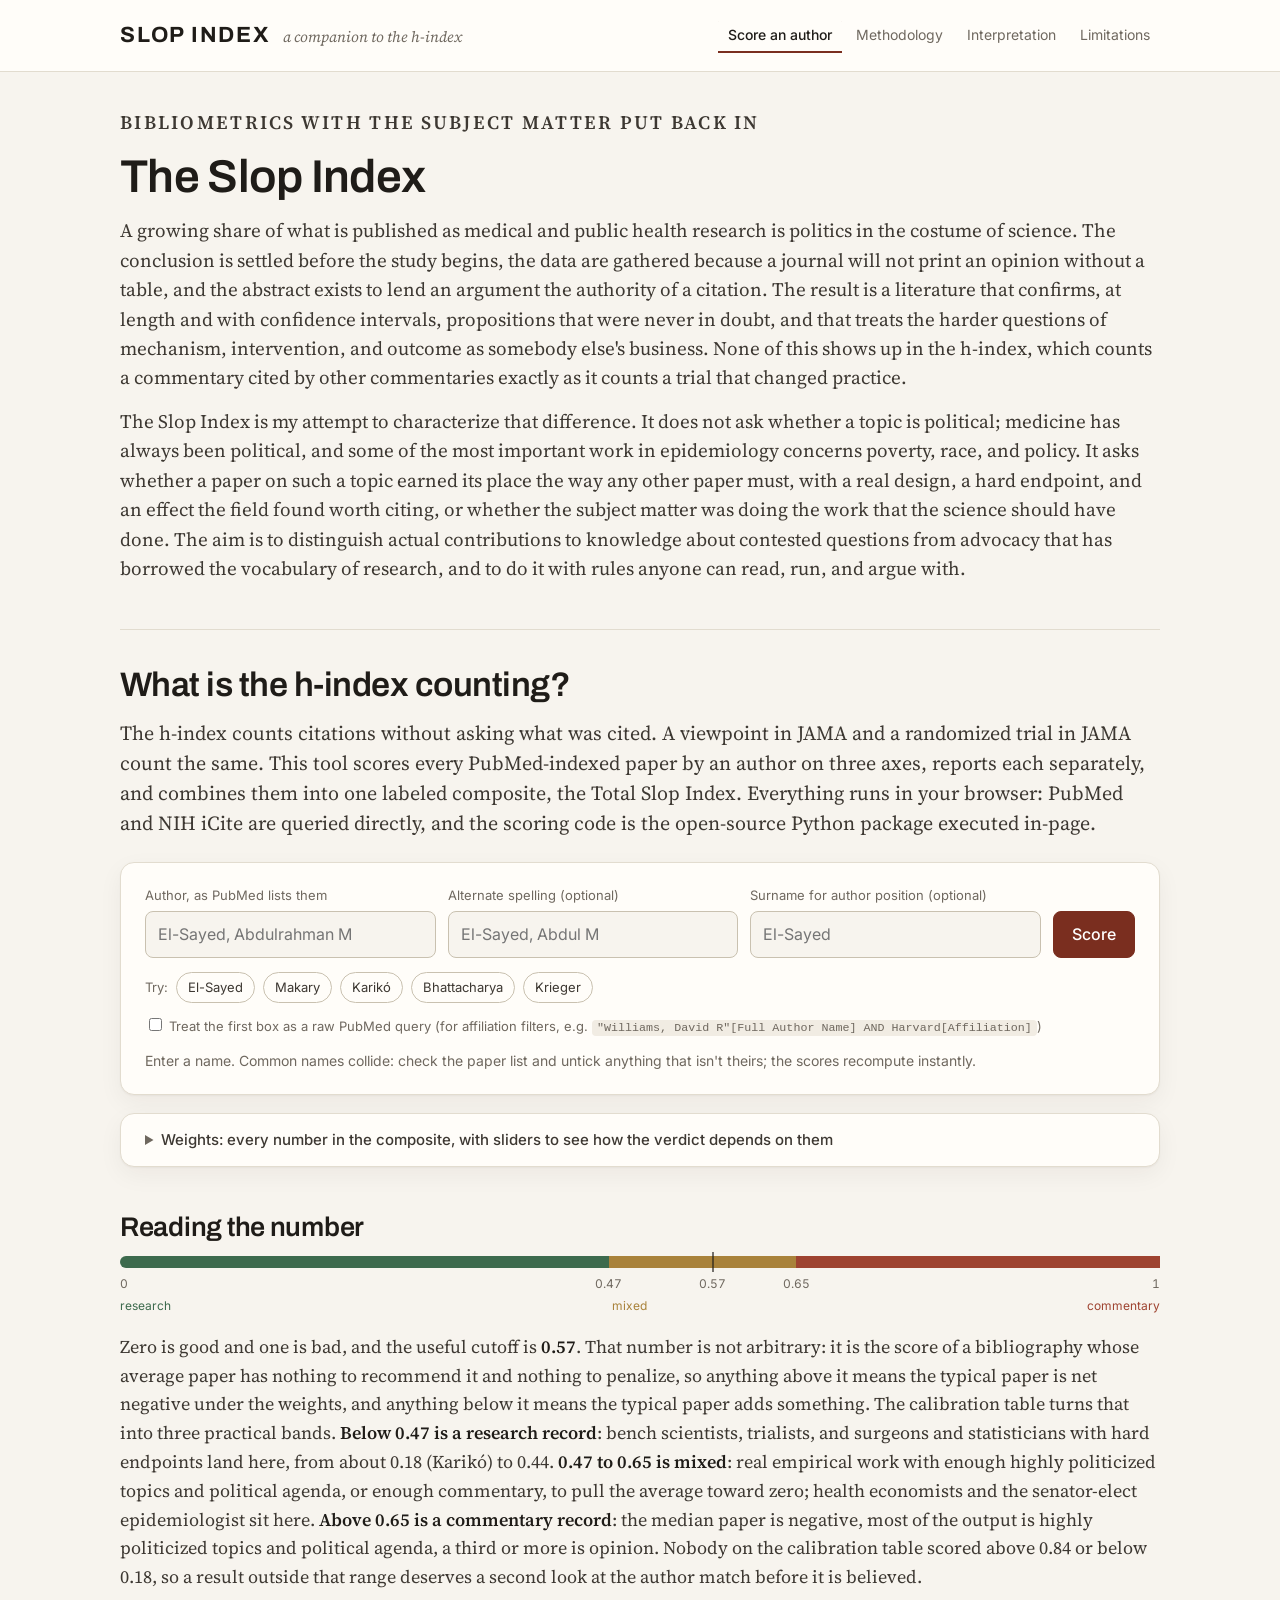
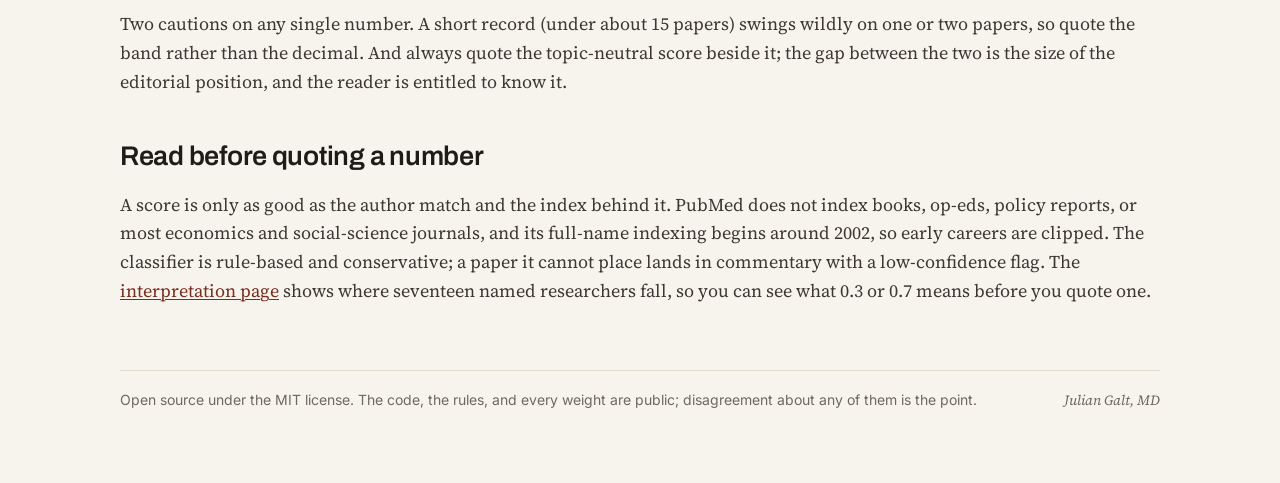
==== commit 8464ecdd: "Site: restore politicized-topic wording and the bucket table (sync error) Co-Authored-By: Claude Fab" ====
--- a/site/index.html
+++ b/site/index.html
@@ -55,14 +55,14 @@
     <p class="note" id="count"></p>
     <div class="row" style="margin:14px 0 4px"><div class="fixed"><button class="secondary" id="copycsv">Copy CSV</button></div><div class="fixed"><button class="secondary" id="dlcsv">Download CSV</button></div></div>
     <div class="tablewrap"><table id="papers">
-      <thead><tr><th></th><th>Year</th><th>Role</th><th>Tier / design</th><th>Outcome</th><th>Exposure</th><th class="num">Cites</th><th class="num">RCR</th><th>Penalized</th><th class="num">Value</th><th>Paper</th></tr></thead>
+      <thead><tr><th></th><th>Year</th><th>Role</th><th>Tier / design</th><th>Outcome</th><th>Exposure</th><th class="num">Cites</th><th class="num">RCR</th><th>Politicized topic</th><th class="num">Value</th><th>Paper</th></tr></thead>
       <tbody></tbody>
     </table></div>
     <p class="note">Tier A = original data, B = synthesis or modeling, C = commentary, U = no abstract in PubMed (held out). RCR is the NIH Relative Citation Ratio (1.0 = field average). Value is the per-paper substance score before normalization; see <a href="methodology.html">Methodology</a>.</p>
   </section>
 
   <details class="card"><summary>Weights: every number in the composite, with sliders to see how the verdict depends on them</summary>
-    <div class="row" style="margin:14px 0 6px"><div class="fixed"><button class="secondary" id="defaults">Reset to defaults</button></div><div class="fixed"><button class="secondary" id="neutral">Topic-neutral preset (identity and SDOH penalties off)</button></div></div>
+    <div class="row" style="margin:14px 0 6px"><div class="fixed"><button class="secondary" id="defaults">Reset to defaults</button></div><div class="fixed"><button class="secondary" id="neutral">Topic-neutral preset (all topic penalties off)</button></div></div>
     <div id="weights" class="weights"></div>
     <p class="note">The topic-neutral preset is the honest companion to any score you quote: it shows how much of a number is the editorial position and how much is the methodology.</p>
   </details>
@@ -74,7 +74,7 @@
     <div class="scale-labels"><span>0</span><span style="left:47%">0.47</span><span style="left:57%">0.57</span><span style="left:65%">0.65</span><span>1</span></div>
     <div class="scale-words"><span>research</span><span>mixed</span><span>commentary</span></div>
   </div>
-  <p>Zero is good and one is bad, and the useful cutoff is <b>0.57</b>. That number is not arbitrary: it is the score of a bibliography whose average paper has nothing to recommend it and nothing to penalize, so anything above it means the typical paper is net negative under the weights, and anything below it means the typical paper adds something. The calibration table turns that into three practical bands. <b>Below 0.47 is a research record</b>: bench scientists, trialists, and surgeons and statisticians with hard endpoints land here, from about 0.18 (Karikó) to 0.44. <b>0.47 to 0.65 is mixed</b>: real empirical work with enough penalized topics or commentary to pull the average toward zero; health economists and the senator-elect epidemiologist sit here. <b>Above 0.65 is a commentary record</b>: the median paper is negative, most of the output is penalized topics, a third or more is opinion. Nobody on the calibration table scored above 0.80 or below 0.18, so a result outside that range deserves a second look at the author match before it is believed.</p>
+  <p>Zero is good and one is bad, and the useful cutoff is <b>0.57</b>. That number is not arbitrary: it is the score of a bibliography whose average paper has nothing to recommend it and nothing to penalize, so anything above it means the typical paper is net negative under the weights, and anything below it means the typical paper adds something. The calibration table turns that into three practical bands. <b>Below 0.47 is a research record</b>: bench scientists, trialists, and surgeons and statisticians with hard endpoints land here, from about 0.18 (Karikó) to 0.44. <b>0.47 to 0.65 is mixed</b>: real empirical work with enough highly politicized topics and political agenda, or enough commentary, to pull the average toward zero; health economists and the senator-elect epidemiologist sit here. <b>Above 0.65 is a commentary record</b>: the median paper is negative, most of the output is highly politicized topics and political agenda, a third or more is opinion. Nobody on the calibration table scored above 0.84 or below 0.18, so a result outside that range deserves a second look at the author match before it is believed.</p>
   <p>Two cautions on any single number. A short record (under about 15 papers) swings wildly on one or two papers, so quote the band rather than the decimal. And always quote the topic-neutral score beside it; the gap between the two is the size of the editorial position, and the reader is entitled to know it.</p>
 
   <h2>Read before quoting a number</h2>
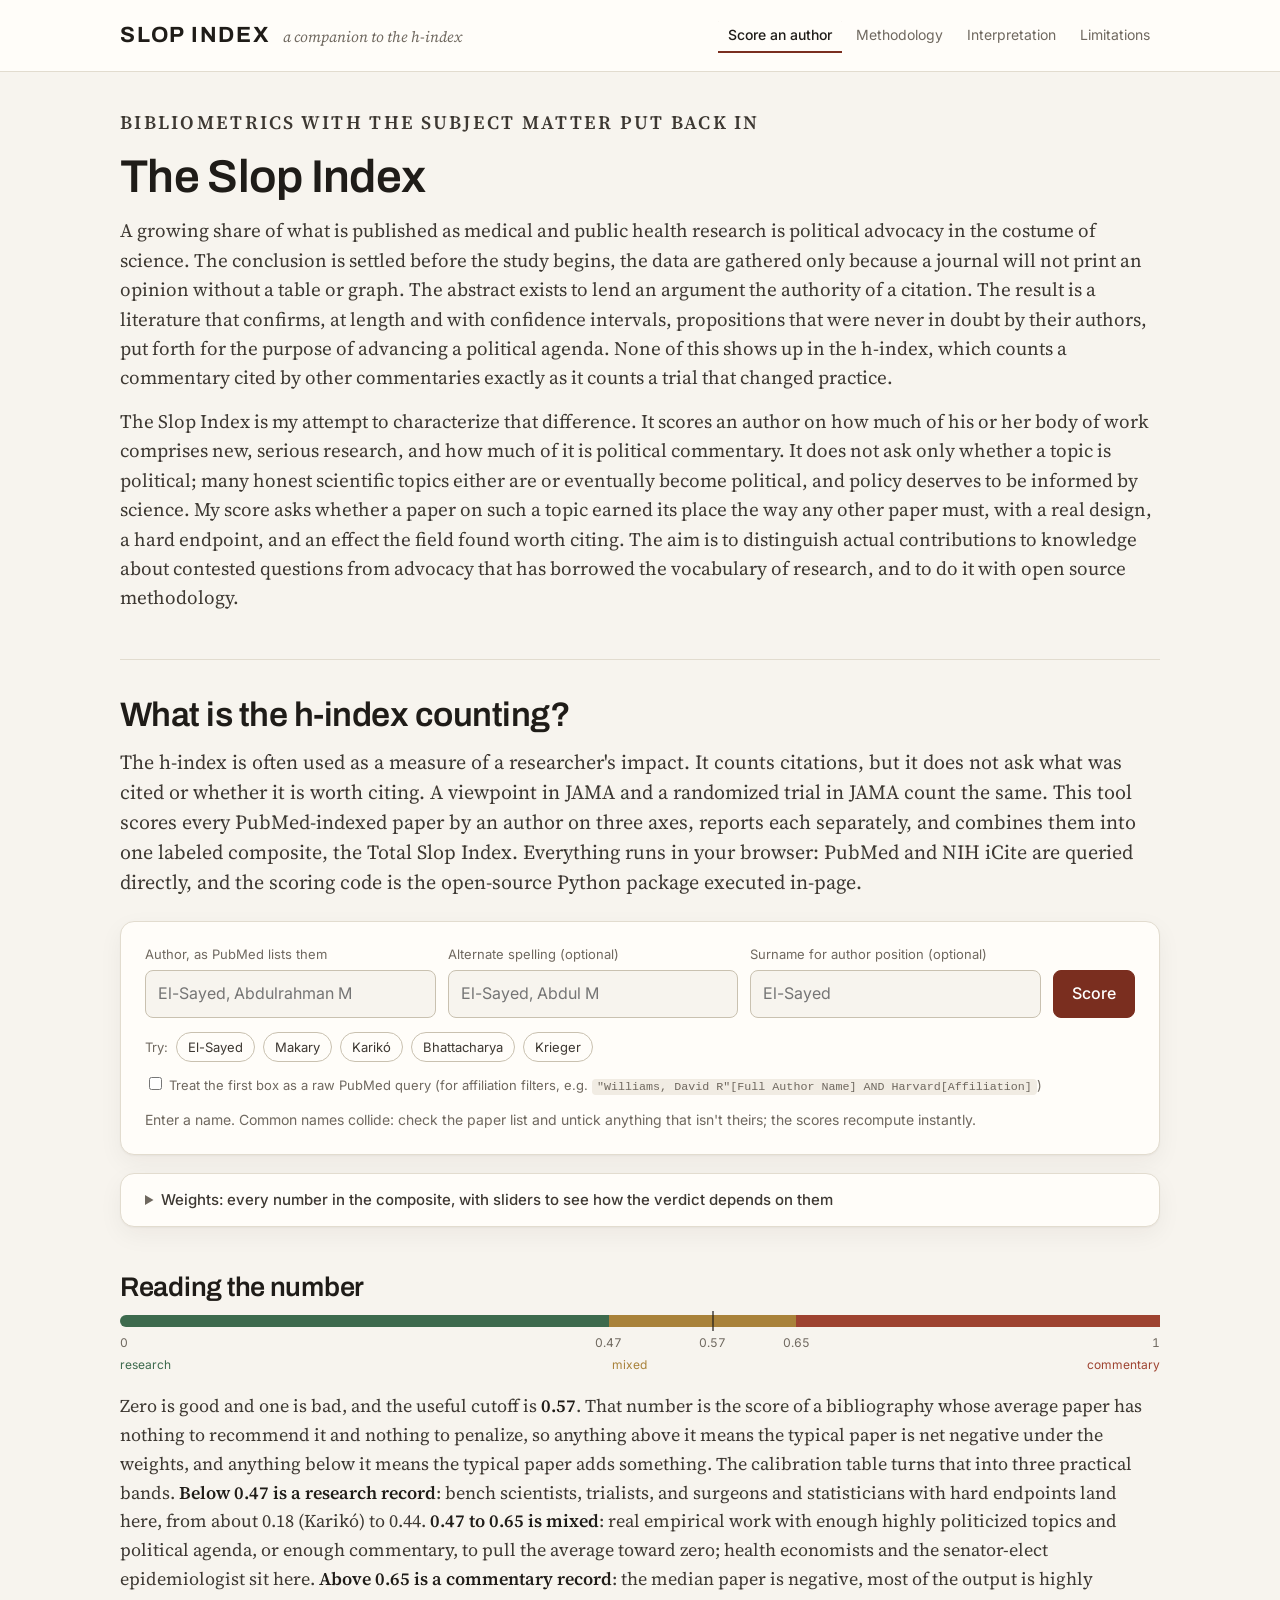
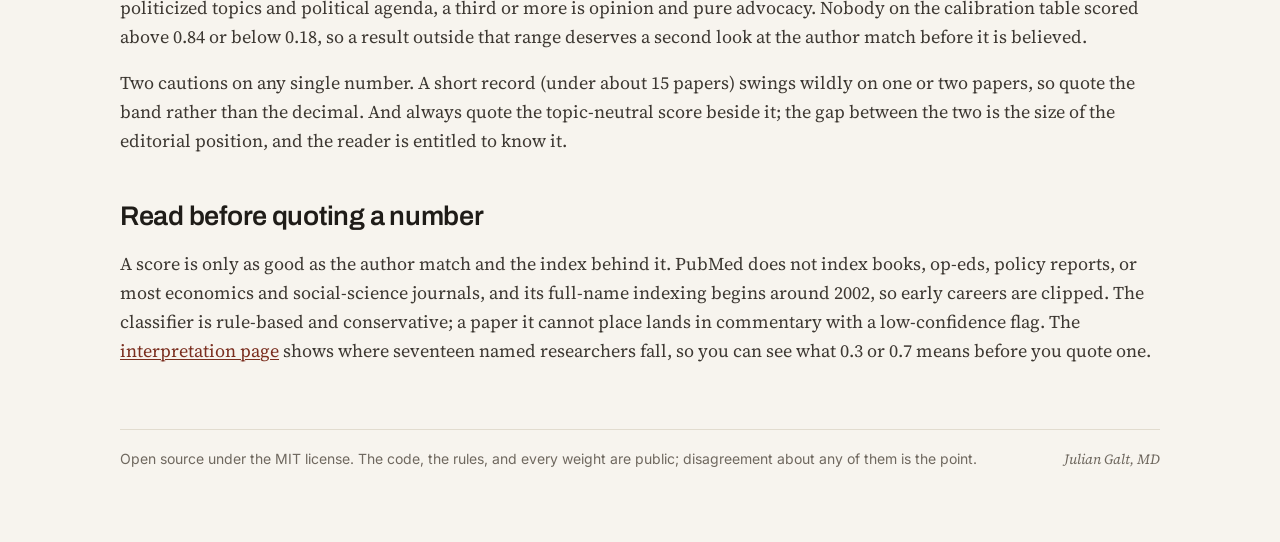
==== commit e68e6f47: "wording changes" ====
--- a/site/index.html
+++ b/site/index.html
@@ -19,11 +19,11 @@
   <section class="intro">
     <p class="kicker">Bibliometrics with the subject matter put back in</p>
     <h1>The Slop Index</h1>
-    <p>A growing share of what is published as medical and public health research is politics in the costume of science. The conclusion is settled before the study begins, the data are gathered because a journal will not print an opinion without a table, and the abstract exists to lend an argument the authority of a citation. The result is a literature that confirms, at length and with confidence intervals, propositions that were never in doubt, and that treats the harder questions of mechanism, intervention, and outcome as somebody else's business. None of this shows up in the h-index, which counts a commentary cited by other commentaries exactly as it counts a trial that changed practice.</p>
-    <p>The Slop Index is my attempt to characterize that difference. It does not ask whether a topic is political; medicine has always been political, and some of the most important work in epidemiology concerns poverty, race, and policy. It asks whether a paper on such a topic earned its place the way any other paper must, with a real design, a hard endpoint, and an effect the field found worth citing, or whether the subject matter was doing the work that the science should have done. The aim is to distinguish actual contributions to knowledge about contested questions from advocacy that has borrowed the vocabulary of research, and to do it with rules anyone can read, run, and argue with.</p>
+    <p>A growing share of what is published as medical and public health research is political advocacy in the costume of science. The conclusion is settled before the study begins, the data are gathered only because a journal will not print an opinion without a table or graph. The abstract exists to lend an argument the authority of a citation. The result is a literature that confirms, at length and with confidence intervals, propositions that were never in doubt by their authors, put forth for the purpose of advancing a political agenda. None of this shows up in the h-index, which counts a commentary cited by other commentaries exactly as it counts a trial that changed practice.</p>
+    <p>The Slop Index is my attempt to characterize that difference. It scores an author on how much of his or her body of work comprises new, serious research, and how much of it is political commentary. It does not ask only whether a topic is political; many honest scientific topics either are or eventually become political, and policy deserves to be informed by science. My score asks whether a paper on such a topic earned its place the way any other paper must, with a real design, a hard endpoint, and an effect the field found worth citing. The aim is to distinguish actual contributions to knowledge about contested questions from advocacy that has borrowed the vocabulary of research, and to do it with open source methodology.</p>
   </section>
   <h1 class="second">What is the h-index counting?</h1>
-  <p class="lede">The h-index counts citations without asking what was cited. A viewpoint in JAMA and a randomized trial in JAMA count the same. This tool scores every PubMed-indexed paper by an author on three axes, reports each separately, and combines them into one labeled composite, the Total Slop Index. Everything runs in your browser: PubMed and NIH iCite are queried directly, and the scoring code is the open-source Python package executed in-page.</p>
+  <p class="lede">The h-index is often used as a measure of a researcher's impact. It counts citations, but it does not ask what was cited or whether it is worth citing. A viewpoint in JAMA and a randomized trial in JAMA count the same. This tool scores every PubMed-indexed paper by an author on three axes, reports each separately, and combines them into one labeled composite, the Total Slop Index. Everything runs in your browser: PubMed and NIH iCite are queried directly, and the scoring code is the open-source Python package executed in-page.</p>
 
   <div class="card">
     <div class="row">
@@ -74,7 +74,7 @@
     <div class="scale-labels"><span>0</span><span style="left:47%">0.47</span><span style="left:57%">0.57</span><span style="left:65%">0.65</span><span>1</span></div>
     <div class="scale-words"><span>research</span><span>mixed</span><span>commentary</span></div>
   </div>
-  <p>Zero is good and one is bad, and the useful cutoff is <b>0.57</b>. That number is not arbitrary: it is the score of a bibliography whose average paper has nothing to recommend it and nothing to penalize, so anything above it means the typical paper is net negative under the weights, and anything below it means the typical paper adds something. The calibration table turns that into three practical bands. <b>Below 0.47 is a research record</b>: bench scientists, trialists, and surgeons and statisticians with hard endpoints land here, from about 0.18 (Karikó) to 0.44. <b>0.47 to 0.65 is mixed</b>: real empirical work with enough highly politicized topics and political agenda, or enough commentary, to pull the average toward zero; health economists and the senator-elect epidemiologist sit here. <b>Above 0.65 is a commentary record</b>: the median paper is negative, most of the output is highly politicized topics and political agenda, a third or more is opinion. Nobody on the calibration table scored above 0.84 or below 0.18, so a result outside that range deserves a second look at the author match before it is believed.</p>
+  <p>Zero is good and one is bad, and the useful cutoff is <b>0.57</b>. That number is the score of a bibliography whose average paper has nothing to recommend it and nothing to penalize, so anything above it means the typical paper is net negative under the weights, and anything below it means the typical paper adds something. The calibration table turns that into three practical bands. <b>Below 0.47 is a research record</b>: bench scientists, trialists, and surgeons and statisticians with hard endpoints land here, from about 0.18 (Karikó) to 0.44. <b>0.47 to 0.65 is mixed</b>: real empirical work with enough highly politicized topics and political agenda, or enough commentary, to pull the average toward zero; health economists and the senator-elect epidemiologist sit here. <b>Above 0.65 is a commentary record</b>: the median paper is negative, most of the output is highly politicized topics and political agenda, a third or more is opinion and pure advocacy. Nobody on the calibration table scored above 0.84 or below 0.18, so a result outside that range deserves a second look at the author match before it is believed.</p>
   <p>Two cautions on any single number. A short record (under about 15 papers) swings wildly on one or two papers, so quote the band rather than the decimal. And always quote the topic-neutral score beside it; the gap between the two is the size of the editorial position, and the reader is entitled to know it.</p>
 
   <h2>Read before quoting a number</h2>
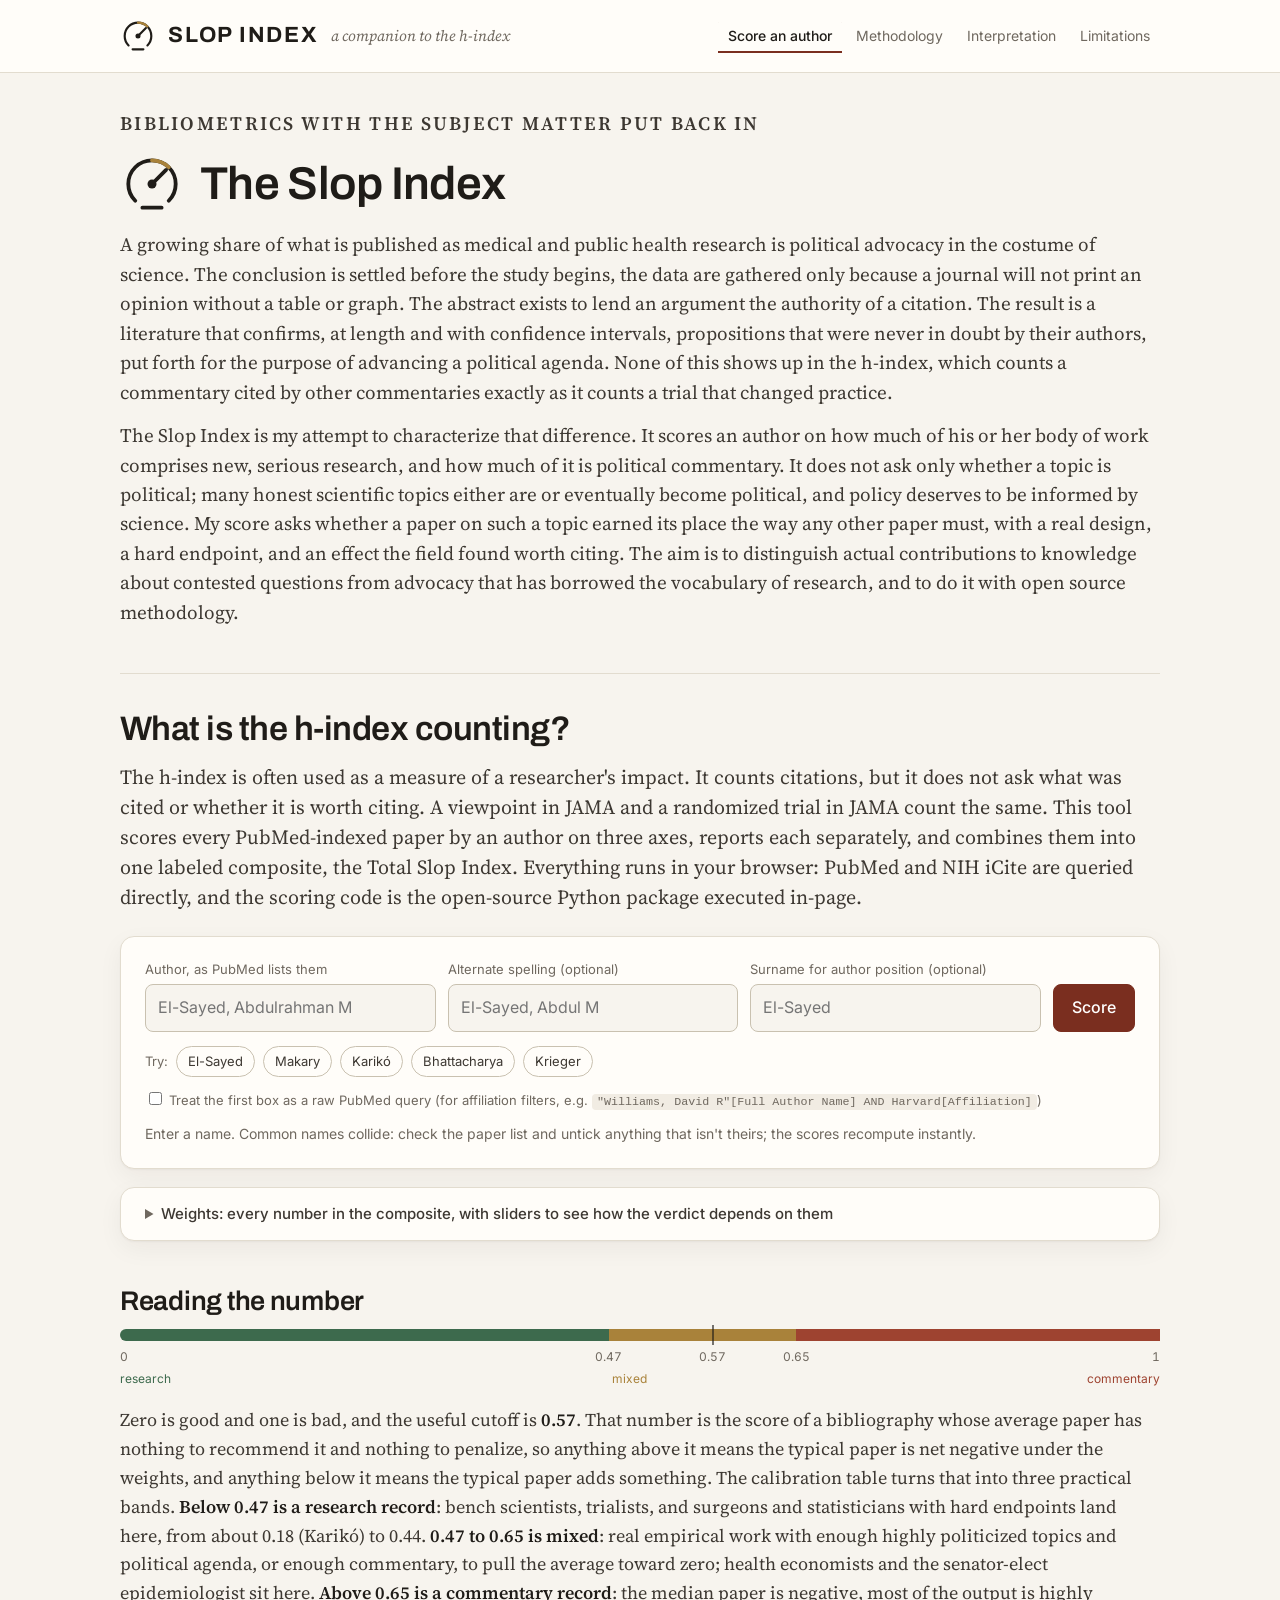
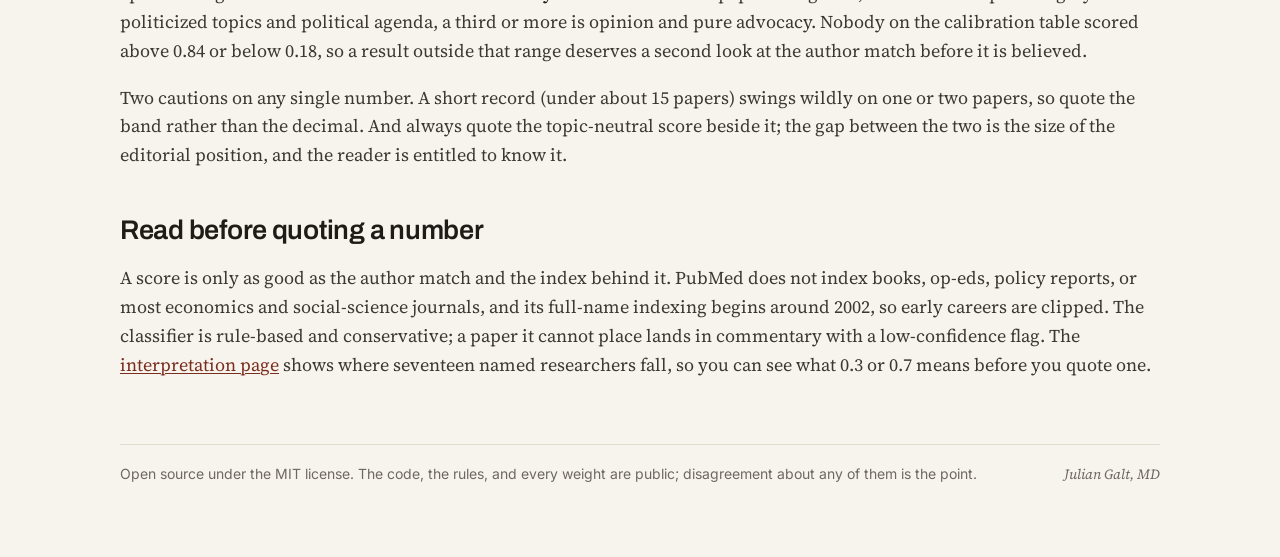
==== commit 7571e35b: "favicons and hero" ====
--- a/site/index.html
+++ b/site/index.html
@@ -9,16 +9,19 @@
 <link rel="preconnect" href="https://fonts.gstatic.com" crossorigin>
 <link href="https://fonts.googleapis.com/css2?family=Archivo:wght@500;600;700&family=Inter:wght@400;500;600&family=Source+Serif+4:ital,opsz,wght@0,8..60,400;0,8..60,600;0,8..60,700;1,8..60,400&display=swap" rel="stylesheet">
 <link rel="stylesheet" href="style.css">
+<link rel="icon" href="assets/favicon.ico" sizes="16x16 32x32 48x48">
+<link rel="icon" href="assets/favicon.svg" type="image/svg+xml">
+<link rel="apple-touch-icon" href="assets/apple-touch-icon.png">
 </head>
 <body>
 <header class="site"><div class="wrap">
-  <a class="brand" href="./"><span class="mark">Slop Index</span><small>a companion to the h-index</small></a>
+  <a class="brand" href="./"><svg class="brand-icon" viewBox="0 0 100 100" aria-hidden="true" focusable="false"><use href="assets/mark.svg#dial"></use></svg><span class="mark">Slop Index</span><small>a companion to the h-index</small></a>
   <nav><a class="current" href="./">Score an author</a><a href="methodology.html">Methodology</a><a href="interpretation.html">Interpretation</a><a href="limitations.html">Limitations</a></nav>
 </div></header>
 <main>
   <section class="intro">
     <p class="kicker">Bibliometrics with the subject matter put back in</p>
-    <h1>The Slop Index</h1>
+    <h1 class="intro-title"><svg class="intro-icon" viewBox="0 0 100 100" aria-hidden="true" focusable="false"><use href="assets/mark.svg#dial"></use></svg><span>The Slop Index</span></h1>
     <p>A growing share of what is published as medical and public health research is political advocacy in the costume of science. The conclusion is settled before the study begins, the data are gathered only because a journal will not print an opinion without a table or graph. The abstract exists to lend an argument the authority of a citation. The result is a literature that confirms, at length and with confidence intervals, propositions that were never in doubt by their authors, put forth for the purpose of advancing a political agenda. None of this shows up in the h-index, which counts a commentary cited by other commentaries exactly as it counts a trial that changed practice.</p>
     <p>The Slop Index is my attempt to characterize that difference. It scores an author on how much of his or her body of work comprises new, serious research, and how much of it is political commentary. It does not ask only whether a topic is political; many honest scientific topics either are or eventually become political, and policy deserves to be informed by science. My score asks whether a paper on such a topic earned its place the way any other paper must, with a real design, a hard endpoint, and an effect the field found worth citing. The aim is to distinguish actual contributions to knowledge about contested questions from advocacy that has borrowed the vocabulary of research, and to do it with open source methodology.</p>
   </section>
--- a/site/style.css
+++ b/site/style.css
@@ -183,3 +183,14 @@
 .intro h1 { margin-top: 0; }
 .intro p { font-family: var(--serif); font-size: 19px; line-height: 1.55; color: var(--ink-2); margin: 0 0 14px; }
 h1.second { font-size: clamp(26px, 3.5vw, 34px); margin-top: 0; }
+
+/* Dial emblem shared by the masthead, introduction, and favicon. */
+header.site .brand { align-items: center; flex-wrap: wrap; }
+.brand-icon { width: 36px; height: 36px; flex-shrink: 0; }
+.brand-icon, .intro-icon { --mark-gold: var(--mixed); }
+.intro-title { display: flex; align-items: center; gap: 16px; }
+.intro-icon { width: clamp(48px, 7vw, 64px); height: auto; flex-shrink: 0; }
+@media (max-width: 480px) {
+  header.site .brand { column-gap: 10px; row-gap: 2px; }
+  header.site .brand small { flex-basis: 100%; margin-left: 46px; }
+}
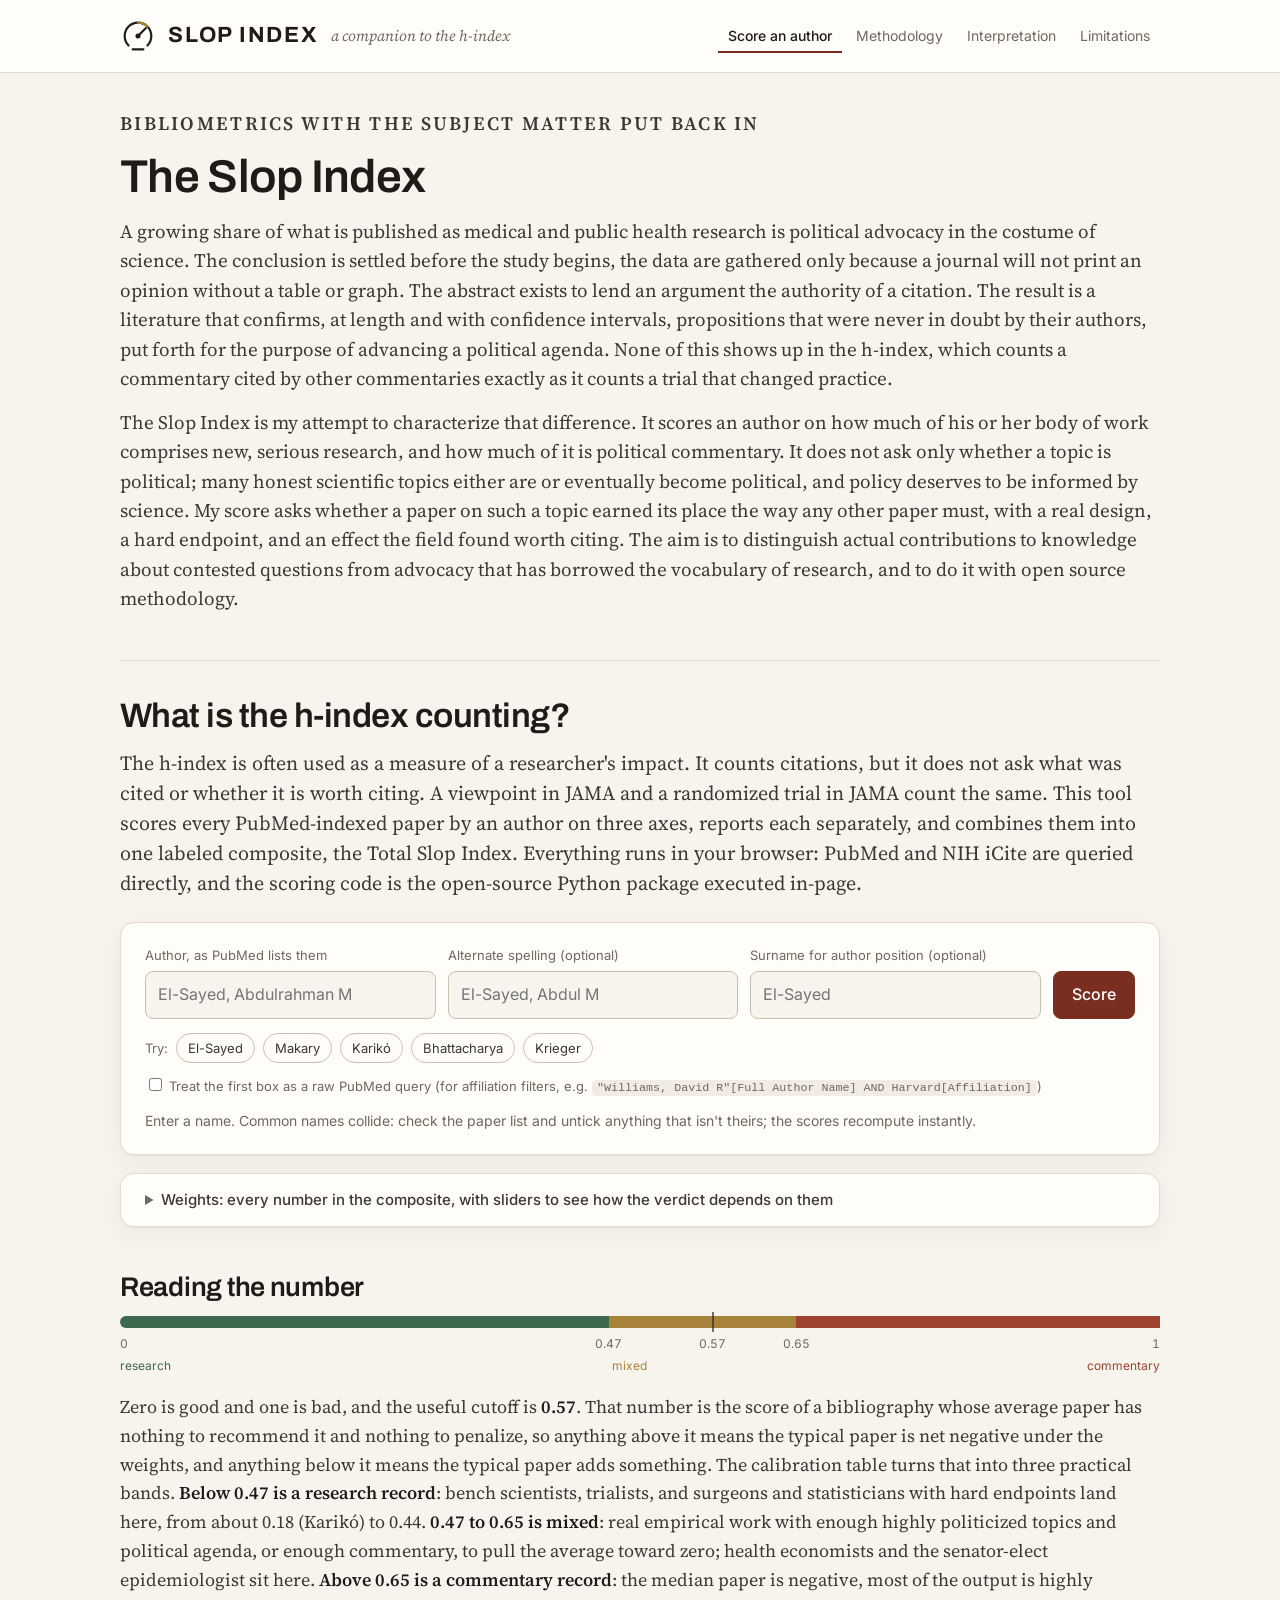
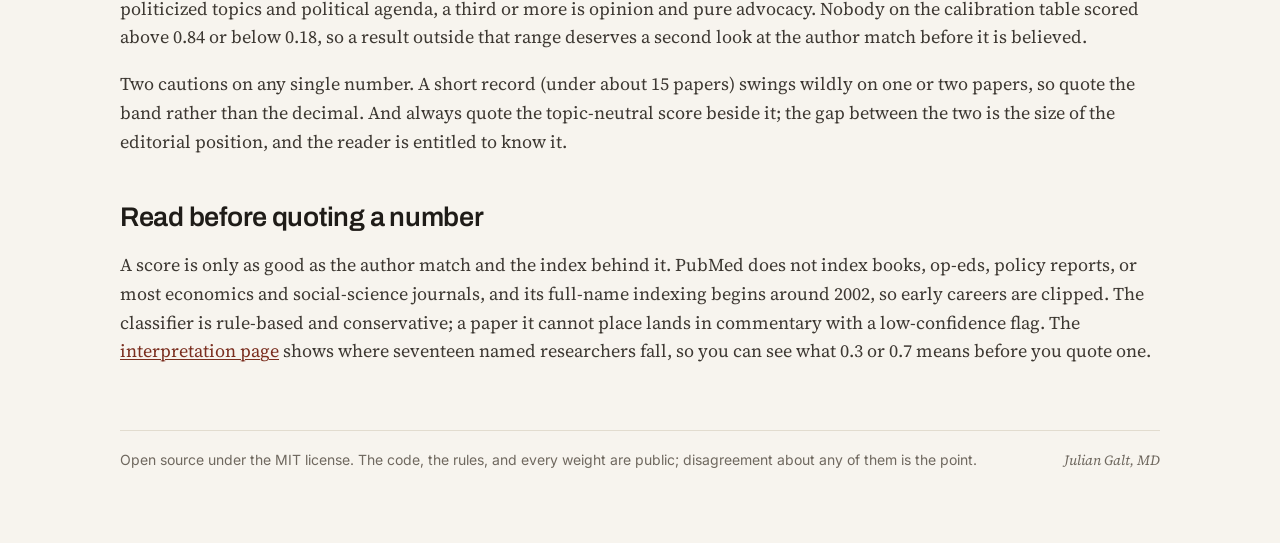
==== commit 202dcded: "Update index.html" ====
--- a/site/index.html
+++ b/site/index.html
@@ -21,7 +21,7 @@
 <main>
   <section class="intro">
     <p class="kicker">Bibliometrics with the subject matter put back in</p>
-    <h1 class="intro-title"><svg class="intro-icon" viewBox="0 0 100 100" aria-hidden="true" focusable="false"><use href="assets/mark.svg#dial"></use></svg><span>The Slop Index</span></h1>
+    <h1 class="intro-title"><span>The Slop Index</span></h1>
     <p>A growing share of what is published as medical and public health research is political advocacy in the costume of science. The conclusion is settled before the study begins, the data are gathered only because a journal will not print an opinion without a table or graph. The abstract exists to lend an argument the authority of a citation. The result is a literature that confirms, at length and with confidence intervals, propositions that were never in doubt by their authors, put forth for the purpose of advancing a political agenda. None of this shows up in the h-index, which counts a commentary cited by other commentaries exactly as it counts a trial that changed practice.</p>
     <p>The Slop Index is my attempt to characterize that difference. It scores an author on how much of his or her body of work comprises new, serious research, and how much of it is political commentary. It does not ask only whether a topic is political; many honest scientific topics either are or eventually become political, and policy deserves to be informed by science. My score asks whether a paper on such a topic earned its place the way any other paper must, with a real design, a hard endpoint, and an effect the field found worth citing. The aim is to distinguish actual contributions to knowledge about contested questions from advocacy that has borrowed the vocabulary of research, and to do it with open source methodology.</p>
   </section>
